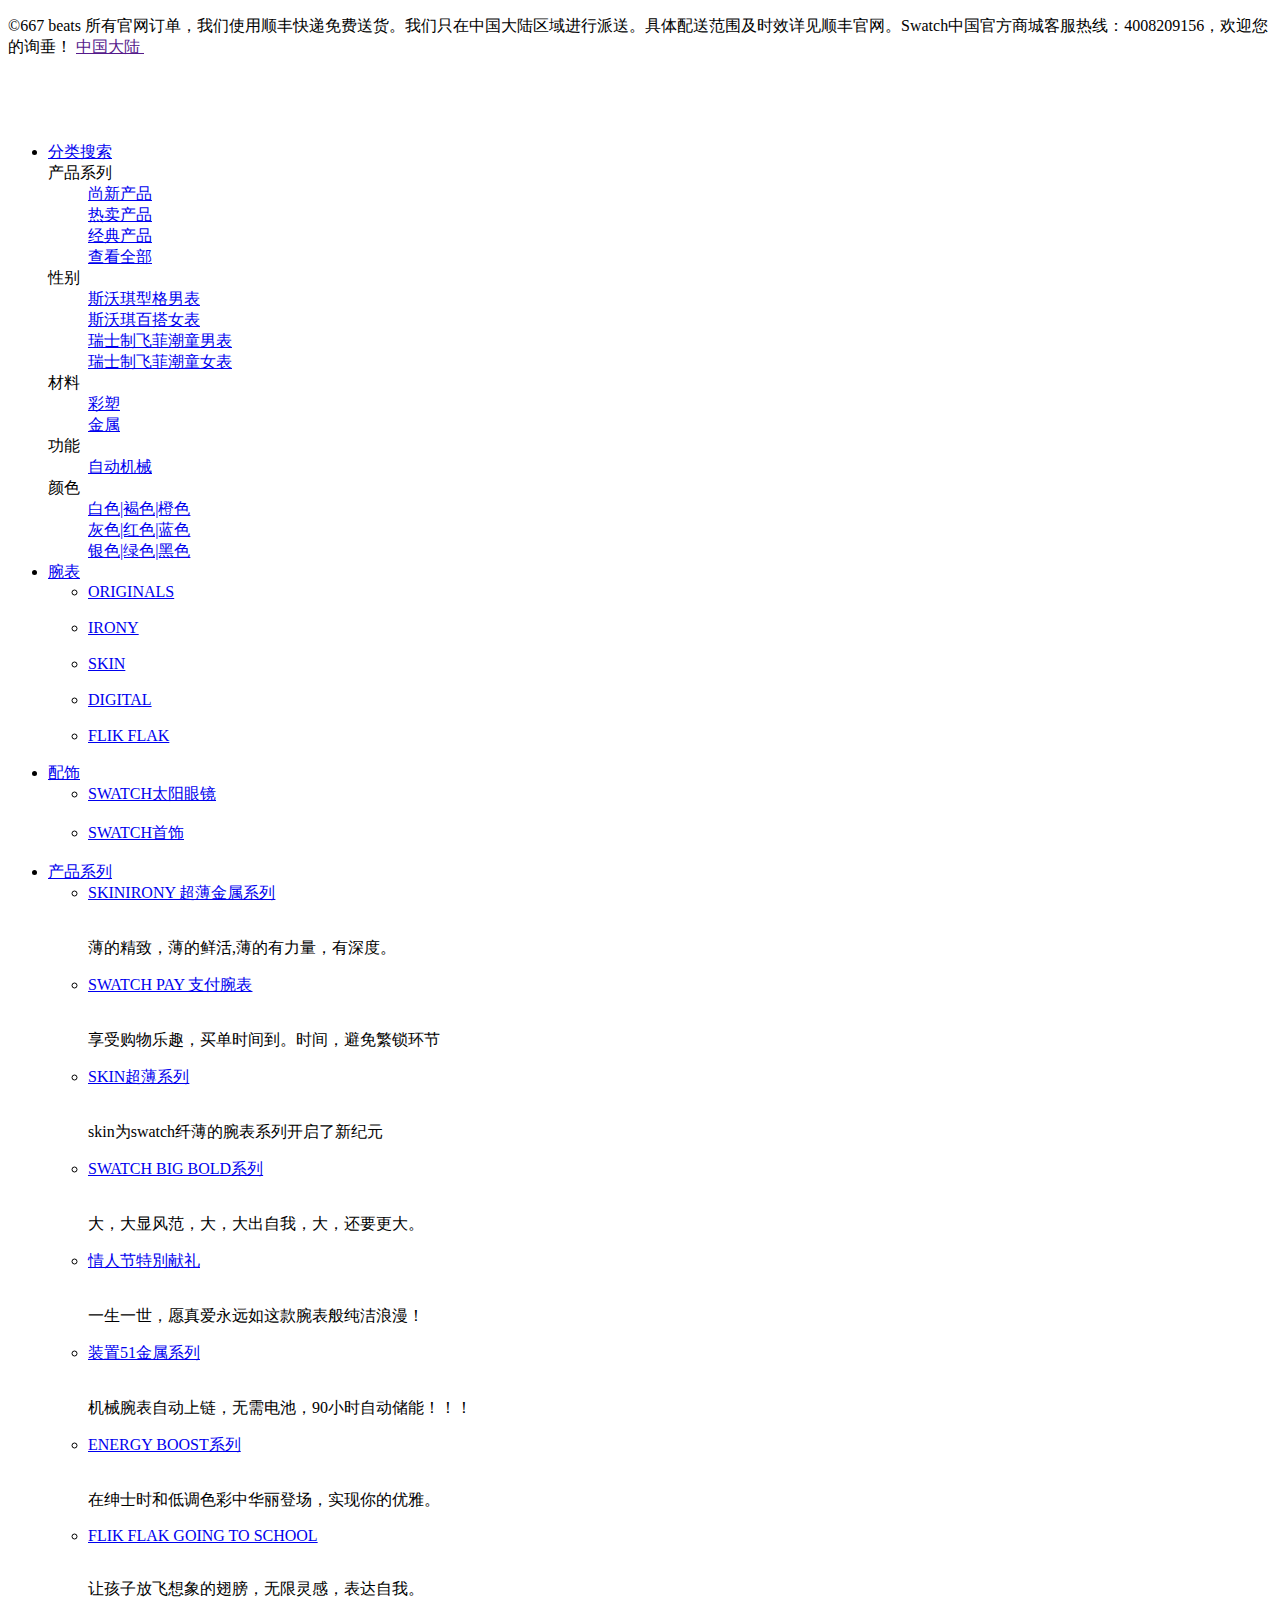
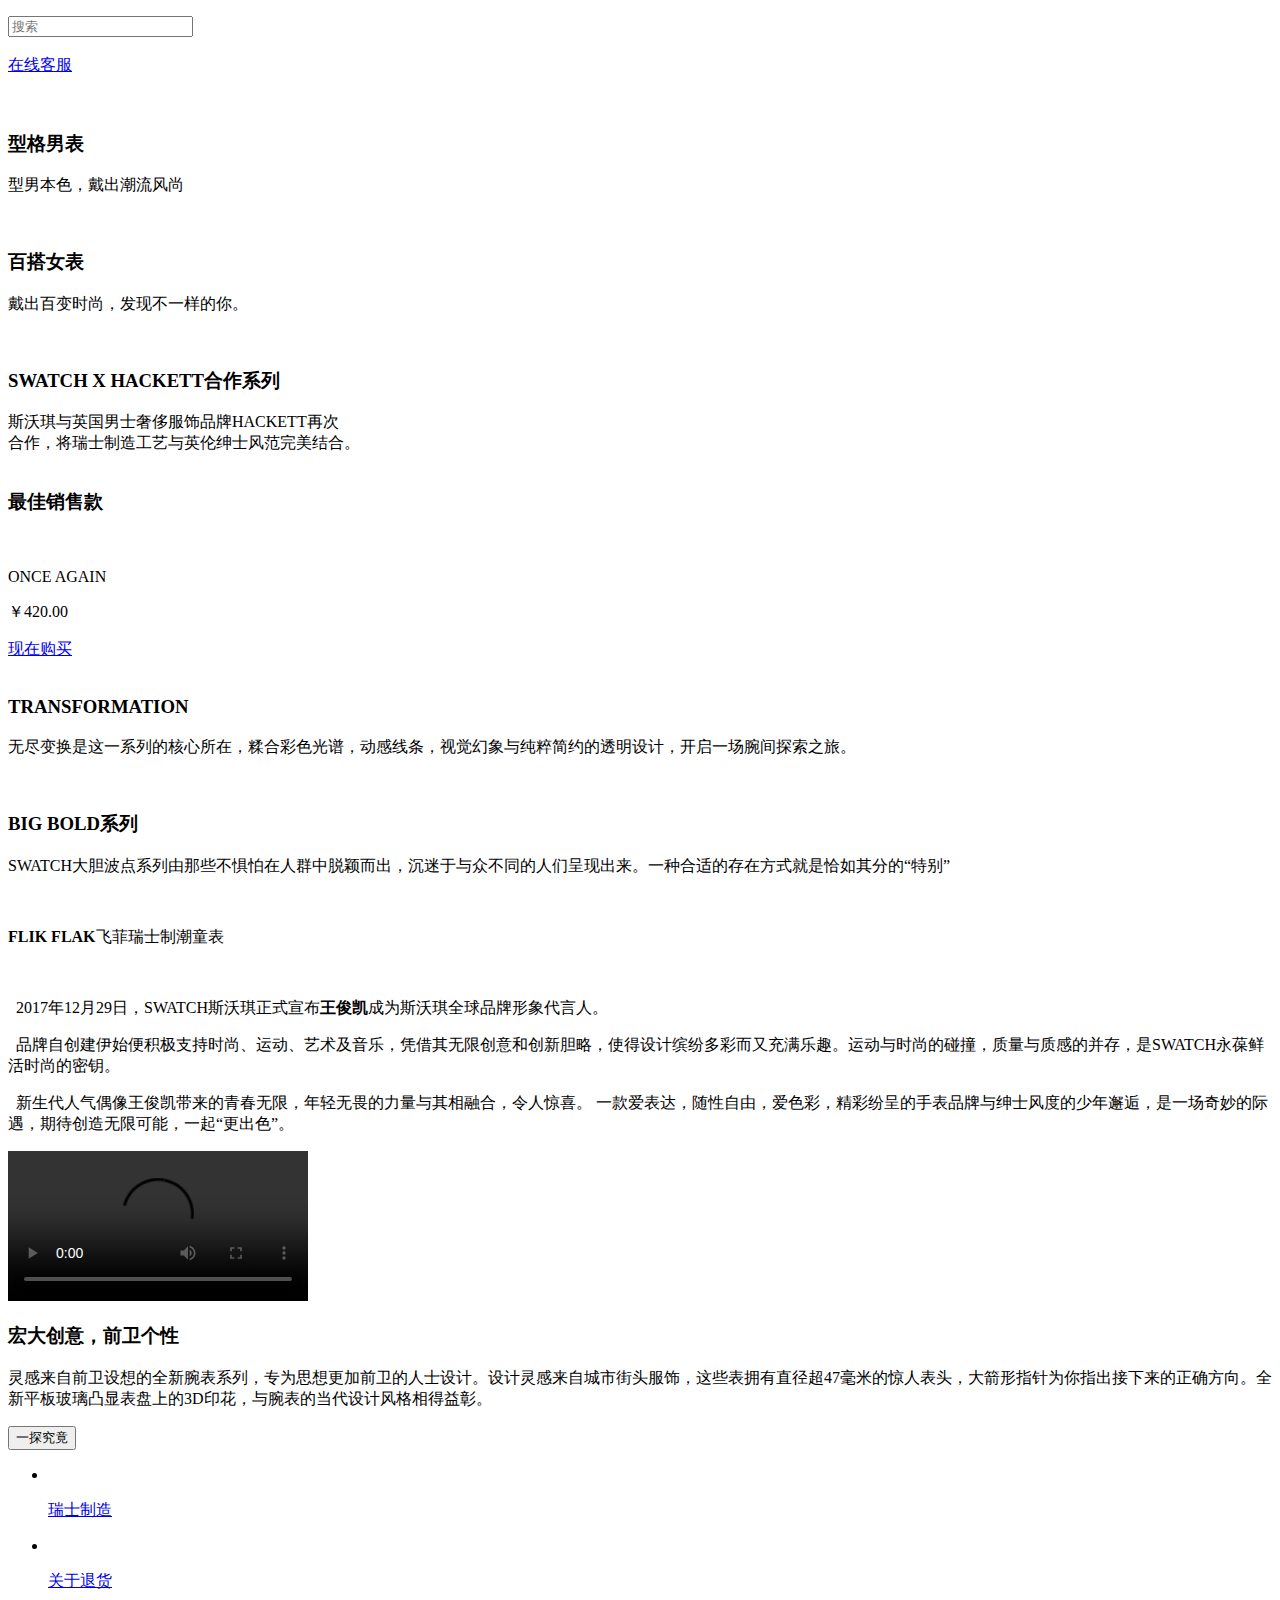
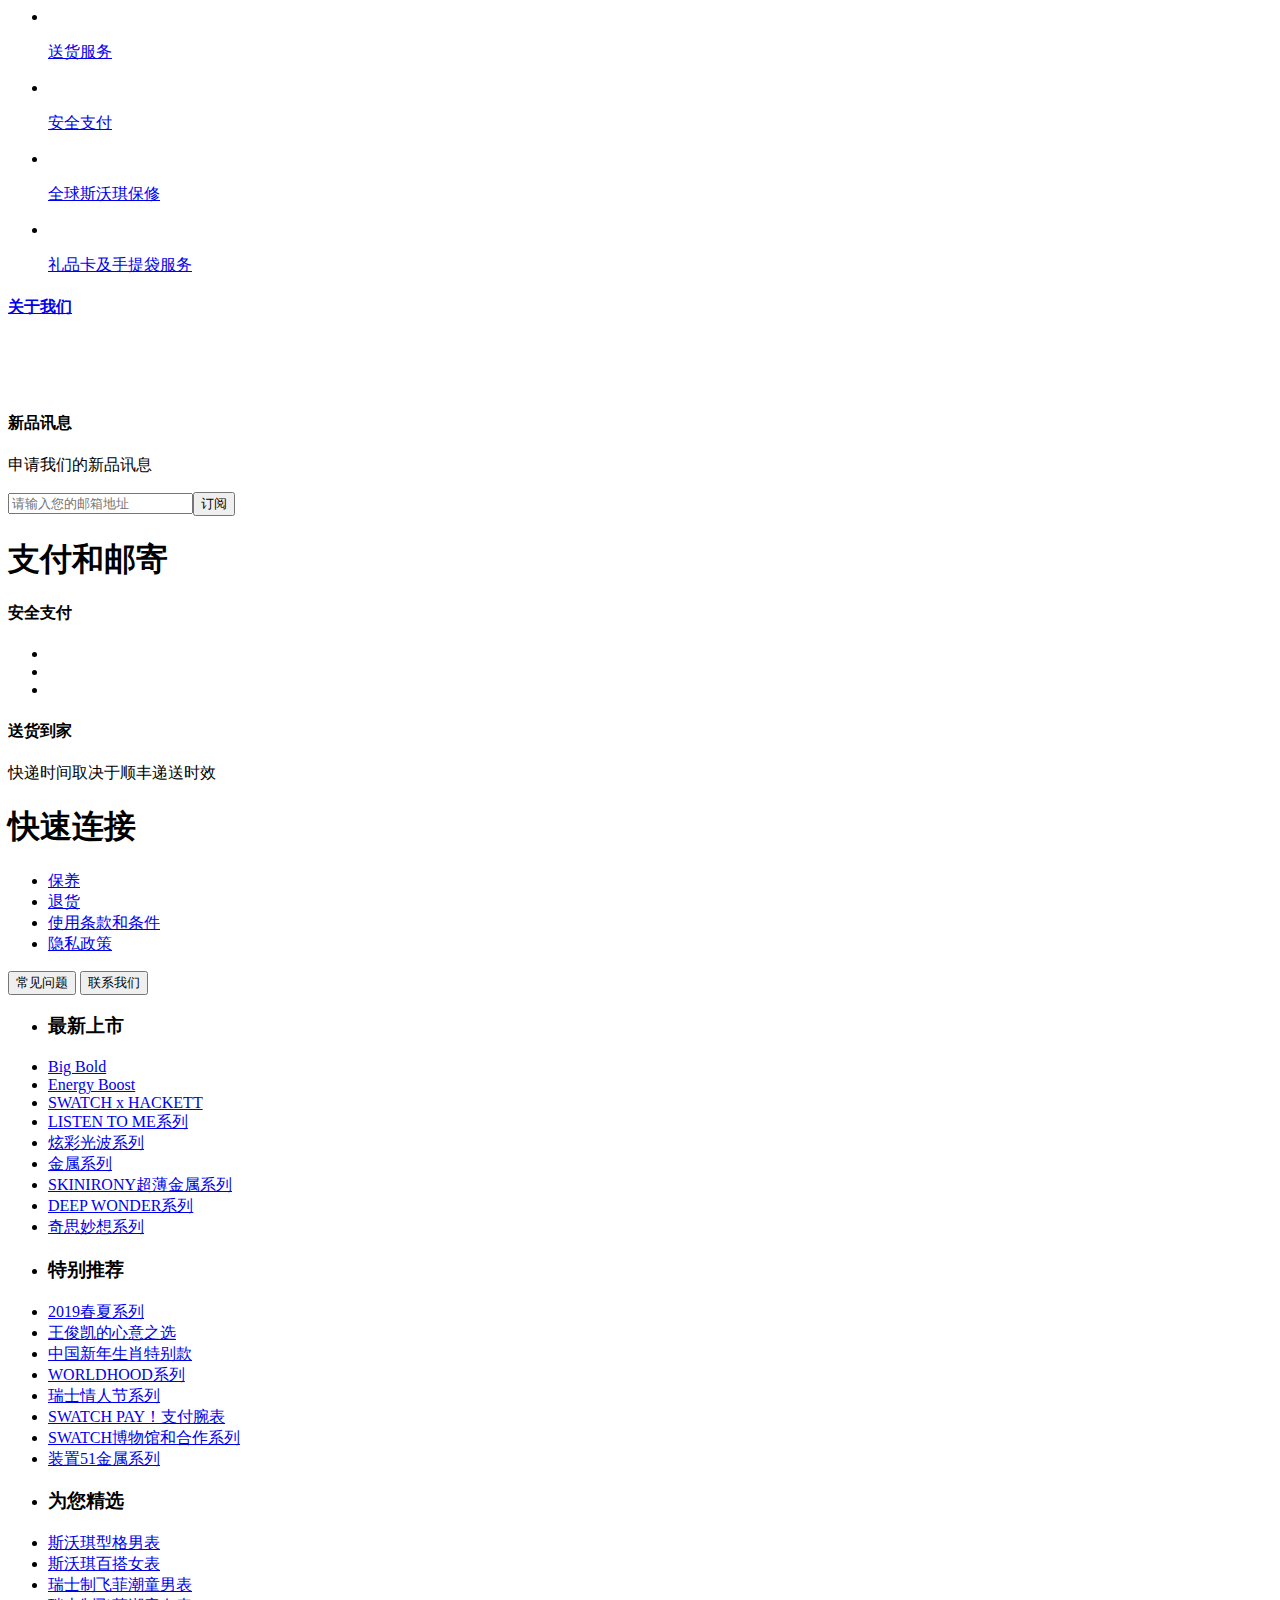
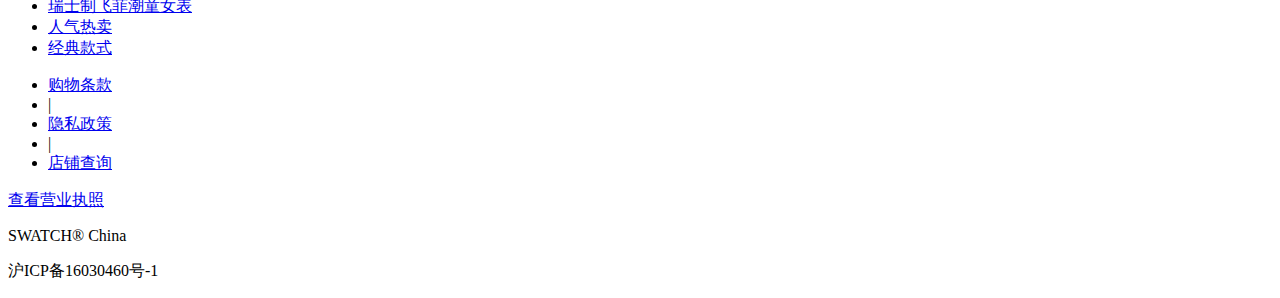
==== public/index.html @ 0fcfc708 "添加 HTML 文件" ====
<!DOCTYPE html>
<html lang="en">
<head>
	<meta charset="UTF-8">
	<title>Swatch®中国</title>
	<link rel="stylesheet" href="../css/style.css">
</head>
<body>
	<div class="head1">
		<p class="p1">
			<span>
				©667 beats 所有官网订单，我们使用顺丰快递免费送货。我们只在中国大陆区域进行派送。具体配送范围及时效详见顺丰官网。Swatch中国官方商城客服热线：4008209156，欢迎您的询垂！
			</span>
			<a href="">
				中国大陆
				<img src="" alt="">
			</a>
		</p>
		<p class="p2">
			<img src="" alt="">
			<img src="" alt="">
		</p>
	</div>
	<!-- 导航栏 -->
	<div class="nav">
		<p class="nav_image">
			<a href="index.html"><img src="../img/logo_1.png" alt=""></a>
		</p>
		<ul class="nav_list">
			<li id="li1">

				<a href="#" class="a1">
					分类搜索
				</a>
				<div class="d1">
					<dl class="dl1">
						<dt>产品系列</dt>
						<dd><a href="#">尚新产品</a></dd>
						<dd><a href="#">热卖产品</a></dd>
						<dd><a href="#">经典产品</a></dd>
						<dd><a href="#">查看全部</a></dd>
					</dl>
					<dl class="dl2">
						<dt>性别</dt>
						<dd><a href="#">斯沃琪型格男表</a></dd>
						<dd><a href="#">斯沃琪百搭女表</a></dd>
						<dd><a href="#">瑞士制飞菲潮童男表</a></dd>
						<dd><a href="#">瑞士制飞菲潮童女表</a></dd>
					</dl>
					<dl class="dl3">
						<dt>材料</dt>
						<dd><a href="#">彩塑</a></dd>
						<dd><a href="#">金属</a></dd>
					</dl>
					<dl class="dl4">
						<dt>功能</dt>
						<dd><a href="#">自动机械</a></dd>
					</dl>
					<dl class="dl5">
						<dt>颜色</dt>
						<dd><a href="#">白色|褐色|橙色</a></dd>
						<dd><a href="#">灰色|红色|蓝色</a></dd>
						<dd><a href="#">银色|绿色|黑色</a></dd>
					</dl>
				</div>
			</li>
			<li id="li2">
				<a href="#" class="a2">
					腕表
				</a>
				<div class="d2">
					<!-- 竖着排列文字 -->
					<ul class="font0">
						<li>
							<a href="#" class="a0">ORIGINALS</a>
							<div class="img1">
								<img src="../img/img3.jpg" alt="">
								<img src="../img/img7.jpg" alt="">
								<img src="../img/img8.jpg" alt="">
								<img src="../img/img12.jpg" alt="">
								<img src="../img/img13.jpg" alt="">
								<img src="../img/img6.jpg" alt="">
							</div>
						</li>
						<li>
							<a href="#">IRONY</a>
							<div class="img1">
								<img src="../img/img13.jpg" alt="">
								<img src="../img/img3.jpg" alt="">
								<img src="../img/img7.jpg" alt="">
								<img src="../img/img8.jpg" alt="">
								<img src="../img/img12.jpg" alt="">
								<img src="../img/img6.jpg" alt="">
							</div>
						</li>
						<li>
							<a href="#">SKIN</a>
							<div class="img1">
								<img src="../img/img13.jpg" alt="">
								<img src="../img/img6.jpg" alt="">
								<img src="../img/img3.jpg" alt="">
								<img src="../img/img7.jpg" alt="">
								<img src="../img/img8.jpg" alt="">
								<img src="../img/img12.jpg" alt="">
							</div>
						</li>
						<li>
							<a href="#">DIGITAL</a>
							<div class="img1">
								<img src="../img/img12.jpg" alt="">
								<img src="../img/img13.jpg" alt="">
								<img src="../img/img6.jpg" alt="">
								<img src="../img/img3.jpg" alt="">
								<img src="../img/img7.jpg" alt="">
								<img src="../img/img8.jpg" alt="">
							</div>
						</li>
						<li>
							<a href="#">FLIK FLAK</a>
							<div class="img1">
								<img src="../img/img8.jpg" alt="">
								<img src="../img/img12.jpg" alt="">
								<img src="../img/img13.jpg" alt="">
								<img src="../img/img6.jpg" alt="">
								<img src="../img/img3.jpg" alt="">
								<img src="../img/img7.jpg" alt="">
							</div>
						</li>
					</ul>
			<li id="li3">
				<a href="#" class="a3">
					配饰
				</a>
				<div class="d3">
				<!-- 竖着排列的文字 -->
					<ul>
						<li>
							<a href="#">SWATCH太阳眼镜</a>
							<div class="photo1">
								<img src="../img/The-Eyes_front_SS16_v01.jpg" alt="">
								<img src="../img/The-Eyes_set_SS16_v01.jpg" alt="">
							</div>
						</li>
						<li>
							<a href="#">SWATCH首饰</a>
							<div class="photo1">
								<img src="../img/jewels_BRACELETS.jpg" alt="">
								<img src="../img/jewels_EARRINGS_1.jpg" alt="">
								<img src="../img/jewels_NECKLACE.jpg" alt="">
								<img src="../img/jewels_RINGS.jpg" alt="">
							</div>
						</li>
					</ul>
				</div>
			</li>
			<li id="li4">
				<a href="#" class="a4">
					产品系列
				</a>
				<div class="d4">
					<ul>
						<li>
							<a href="#" class="a0">SKINIRONY 超薄金属系列</a>
							<div class="img1">
								<img src="../img/img4.jpg" alt="">
								<p>薄的精致，薄的鲜活,薄的有力量，有深度。</p>
							</div>
						</li>
						<li>
							<a href="#">SWATCH PAY 支付腕表</a>
							<div class="img1">
								<img src="../img/img11.jpg" alt="">
								<p>享受购物乐趣，买单时间到。时间，避免繁锁环节</p>
							</div>
						</li>
						<li>
							<a href="#">SKIN超薄系列</a>
							<div class="img1">
								<img src="../img/img10.jpg" alt="">
								<p>skin为swatch纤薄的腕表系列开启了新纪元</p>
							</div>
						</li>
						<li>
							<a href="#">SWATCH BIG BOLD系列</a>
							<div class="img1">
								<img src="../img/img6.jpg" alt="">
								<p>大，大显风范，大，大出自我，大，还要更大。</p>
							</div>
						</li>
						<li>
							<a href="#">情人节特別献礼</a>
							<div class="img1">
								<img src="../img/img12.jpg" alt="">
								<p>一生一世，愿真爱永远如这款腕表般纯洁浪漫！</p>
							</div>
						</li>
						<li>
							<a href="#">装置51金属系列</a>
							<div class="img1">
								<img src="../img/img13.jpg" alt="">
								<p>机械腕表自动上链，无需电池，90小时自动储能！！！</p>
							</div>
						</li>
						<li>
							<a href="#">ENERGY BOOST系列</a>
							<div class="img1">
								<img src="../img/img8.jpg" alt="">
								<p>在绅士时和低调色彩中华丽登场，实现你的优雅。</p>
							</div>
						</li>
						<li>
							<a href="#">FLIK FLAK GOING TO SCHOOL</a>
							<div class="img1">
								<img src="../img/img09.jpg" alt="">
								<p>让孩子放飞想象的翅膀，无限灵感，表达自我。</p>
							</div>
						</li>
					</ul>
				</div>
			</li>
		</ul>
		<input type="text" id="in1" placeholder="搜索" class="nav_why">
		<div class="soso"><a href="product_nan.html"><img src="../img/搜索_line.png" alt=""></a></div>
		<div class="nav_po">
			<a href="message.html"><img src="../img/留言聊天.png" alt="" class="g1"></a><span><a href="message.html">在线客服</a></span>
			<a href="login.html"><img src="../img/用户.png" alt="" class="g2"></a>
			<a href="shoping.html"><img src="../img/购物车 (1).png" alt="" class="g3"></a>
		</div>
	</div>

	<!-- 轮播图 -->
	<div class="nav_img">
		<img src="../img/11.jpg" alt="" class="img1">
		<img src="../img/12.jpg" alt="" class="img2">	
		<img src="../img/13.jpg" alt="" class="img3">
		<img src="../img/14.jpg" alt="" class="img4">
		<img src="../img/15.jpg" alt="" class="img5">	
	</div>
	<table></table>
	<!--分类-->
	<div class="ree">
		<div class="ree_1">
			<a href="product_nan.html"><img src="../img/101.jpg" alt=""></a>
			<div class="ree_1_1">
				<h3>型格男表</h3>
				<p>型男本色，戴出潮流风尚</p>
			</div>
		</div>
		<div class="ree_2">
			<a href="product_nv.html"><img src="../img/102.jpg" alt=""></a>
			<div class="ree_2_1">
				<h3>百搭女表</h3>
				<p>戴出百变时尚，发现不一样的你。</p>
			</div>
		</div>
		<div class="ree_3">
			<a href="product_nan.html"><img src="../img/105.jpg" alt=""></a>
			<div class="ree_3_1">
				<h3>SWATCH X HACKETT合作系列</h3>
			<p>斯沃琪与英国男士奢侈服饰品牌HACKETT再次<br>合作，将瑞士制造工艺与英伦绅士风范完美结合。</p>
			</div>
		</div>
	</div>
		<table></table>
	<div class="rtt">
		<div class="rtt_1">
			<h3>最佳销售款</h3>
			<img src="../img/107.jpg" alt="">
			<div class="rtt_11">
				<p class="pt">ONCE AGAIN</p>
				<p class="pm">￥420.00</p>
				<a href="shoping.html">现在购买</a>
				<img src="" alt="">
			</div>
			
		</div>
		<div class="rtt_2">
			<a href="product_nv.html"><img src="../img/104.jpg" alt=""></a>
			<div class="font1">
				<h3>TRANSFORMATION</h3>
				<p>无尽变换是这一系列的核心所在，糅合彩色光谱，动感线条，视觉幻象与纯粹简约的透明设计，开启一场腕间探索之旅。</p>
			</div>
			
		</div>
		<div class="rtt_3">
			<a href="product_nan.html"><img src="../img/103.jpg" alt=""></a>
				<div class="font2">
					<h3>BIG BOLD系列</h3>
					<p>SWATCH大胆波点系列由那些不惧怕在人群中脱颖而出，沉迷于与众不同的人们呈现出来。一种合适的存在方式就是恰如其分的“特别”</p>
				</div>
				
		</div>
		<div class="rtt_4">
			<a href="product_nv.html"><img src="../img/106.jpg" alt=""></a>
			<p><b>FLIK FLAK</b>飞菲瑞士制潮童表</p>
		</div>
		<div class="rtt_5">
			<img src="../img/999.jpg" alt="">	
		</div>
		<div class="rtt_6">
			<p>&nbsp;&nbsp;2017年12月29日，SWATCH斯沃琪正式宣布<b>王俊凯</b>成为斯沃琪全球品牌形象代言人。</p>
				<p>&nbsp;&nbsp;品牌自创建伊始便积极支持时尚、运动、艺术及音乐，凭借其无限创意和创新胆略，使得设计缤纷多彩而又充满乐趣。运动与时尚的碰撞，质量与质感的并存，是SWATCH永葆鲜活时尚的密钥。</p>
				<p>&nbsp;&nbsp;新生代人气偶像王俊凯带来的青春无限，年轻无畏的力量与其相融合，令人惊喜。
				一款爱表达，随性自由，爱色彩，精彩纷呈的手表品牌与绅士风度的少年邂逅，是一场奇妙的际遇，期待创造无限可能，一起“更出色”。</p>

		</div>
	</div>
	<!-- 视频了解 -->
	<div class="video">
		<video src="../img/11110.mp4" controls></video>
		<div class="video_show">
			<h3>宏大创意，前卫个性</h3>
			<p>灵感来自前卫设想的全新腕表系列，专为思想更加前卫的人士设计。设计灵感来自城市街头服饰，这些表拥有直径超47毫米的惊人表头，大箭形指针为你指出接下来的正确方向。全新平板玻璃凸显表盘上的3D印花，与腕表的当代设计风格相得益彰。</p>
		</div>
			<button>一探究竟</button>
	</div>
	<!-- 商品服务 -->
	<div class="gofive">
		<ul>
			<li>
				<a href="#"><img src="../img/201.png" alt=""></a>
				<p><a href="#">瑞士制造</a></p>
			</li>
			<li>
			<a href="#"><img src="../img/202.png" alt=""></a>
			<p><a href="#">关于退货</a></p></li>
			<li>
			<a href="#"><img src="../img/203.png" alt=""></a>
			<p><a href="#">送货服务</a></p></li>
			<li>
			<a href="#"><img src="../img/204.png" alt=""></a>
			<p><a href="#">安全支付</a></p></li>
			<li>
			<a href="#"><img src="../img/205.png" alt=""></a>
			<p><a href="#">全球斯沃琪保修</a></p></li>
			<li>
			<a href="#"><img src="../img/206.png" alt=""></a>
			<p><a href="#">礼品卡及手提袋服务</a></p></li>
		</ul>
	</div>
	<!-- 关于斯沃琪 -->
	<div class="gy">
		<div class="gy_my">
			<h4><a href="#">关于我们</a></h4>
			<p class="plx"><img src="../img/微博.png" alt="" class="wx">
				<img src="../img/微信.png" alt="" class="wb">
				</p>
			<p class="pewm"><img src="../img/ewn1.png" alt=""></p>
		</div>
		<div class="gy_new">
			<h4>新品讯息</h4>
			<p>申请我们的新品讯息</p>
			<input type="email" class="" placeholder="请输入您的邮箱地址"><button>订阅</button>
		</div>
		<div class="gy_money">
			<div class="content">
				<h1>支付和邮寄</h1>
				<h4>安全支付</h4>
				<ul class="ht">
					<li><a href="#">
						<img src="../img/支付宝支付.png" alt="">
					</a></li>
					<li><a href="#">
						<img src="../img/支付1.png" alt="">
					</a></li>
					<li><a href="#">
						<img src="../img/银联支付.png" alt="" class="img3">
					</a></li>
				</ul>
				<h4 class="nofu">送货到家</h4>
				<p>快递时间取决于顺丰递送时效</p>
				<h1>快速连接</h1>
				<ul class="th">
					<li>
						<a href="#">保养</a>
					</li>
					<li>
						<a href="#">退货</a>
					</li>
					<li>
						<a href="#">使用条款和条件</a>
					</li>
					<li>
						<a href="#">隐私政策</a>
					</li>
				</ul>
				<div class="btn">
					<button class="btn-1">常见问题</button>
					<button class="btn-2">联系我们</button>
				</div>
			</div>
		</div>
		<div class="gy_list">
			
			<ul>
				<li><h3>最新上市</h3></li>
				<li><a href="#">Big Bold</a></li>
				<li><a href="#">Energy Boost</a></li>
				<li><a href="#">SWATCH x HACKETT</a></li>
				<li><a href="#">LISTEN TO ME系列</a></li>
				<li><a href="#">炫彩光波系列</a></li>
				<li><a href="#">金属系列</a></li>
				<li><a href="#">SKINIRONY超薄金属系列</a></li>
				<li><a href="#">DEEP WONDER系列</a></li>
				<li><a href="#">奇思妙想系列</a></li>
			</ul>
		
			<ul>
				<li><h3>特别推荐</h3></li>
				<li><a href="#">2019春夏系列</a></li>
				<li><a href="#">王俊凯的心意之选</a></li>
				<li><a href="#">中国新年生肖特别款</a></li>
				<li><a href="#">WORLDHOOD系列</a></li>
				<li><a href="#">瑞士情人节系列</a></li>
				<li><a href="#">SWATCH PAY！支付腕表</a></li>
				<li><a href="#">SWATCH博物馆和合作系列</a></li>
				<li><a href="#">装置51金属系列</a></li>
			</ul>
			
			<ul>
				<li><h3>为您精选</h3></li>
				<li><a href="#">斯沃琪型格男表</a></li>
				<li><a href="#">斯沃琪百搭女表</a></li>
				<li><a href="#">瑞士制飞菲潮童男表</a></li>
				<li><a href="#">瑞士制飞菲潮童女表</a></li>
				<li><a href="#">人气热卖</a></li>
				<li><a href="#">经典款式</a></li>
			</ul>
		</div>
	</div>
	<!-- 页脚部分 -->
	<div class="footer">
		<ul>
			<li><a href="#">购物条款</a></li>
			<li>|</li>
			<li><a href="#">隐私政策</a></li>
			<li>|</li>
			<li><a href="#">店铺查询</a></li>
		</ul>
		<p class="p1"><a href="#">查看营业执照</a></p>
		<p class="p2">SWATCH® China</p>
		<p class="p3">沪ICP备16030460号-1</p>
	</div>
</body>
</html>
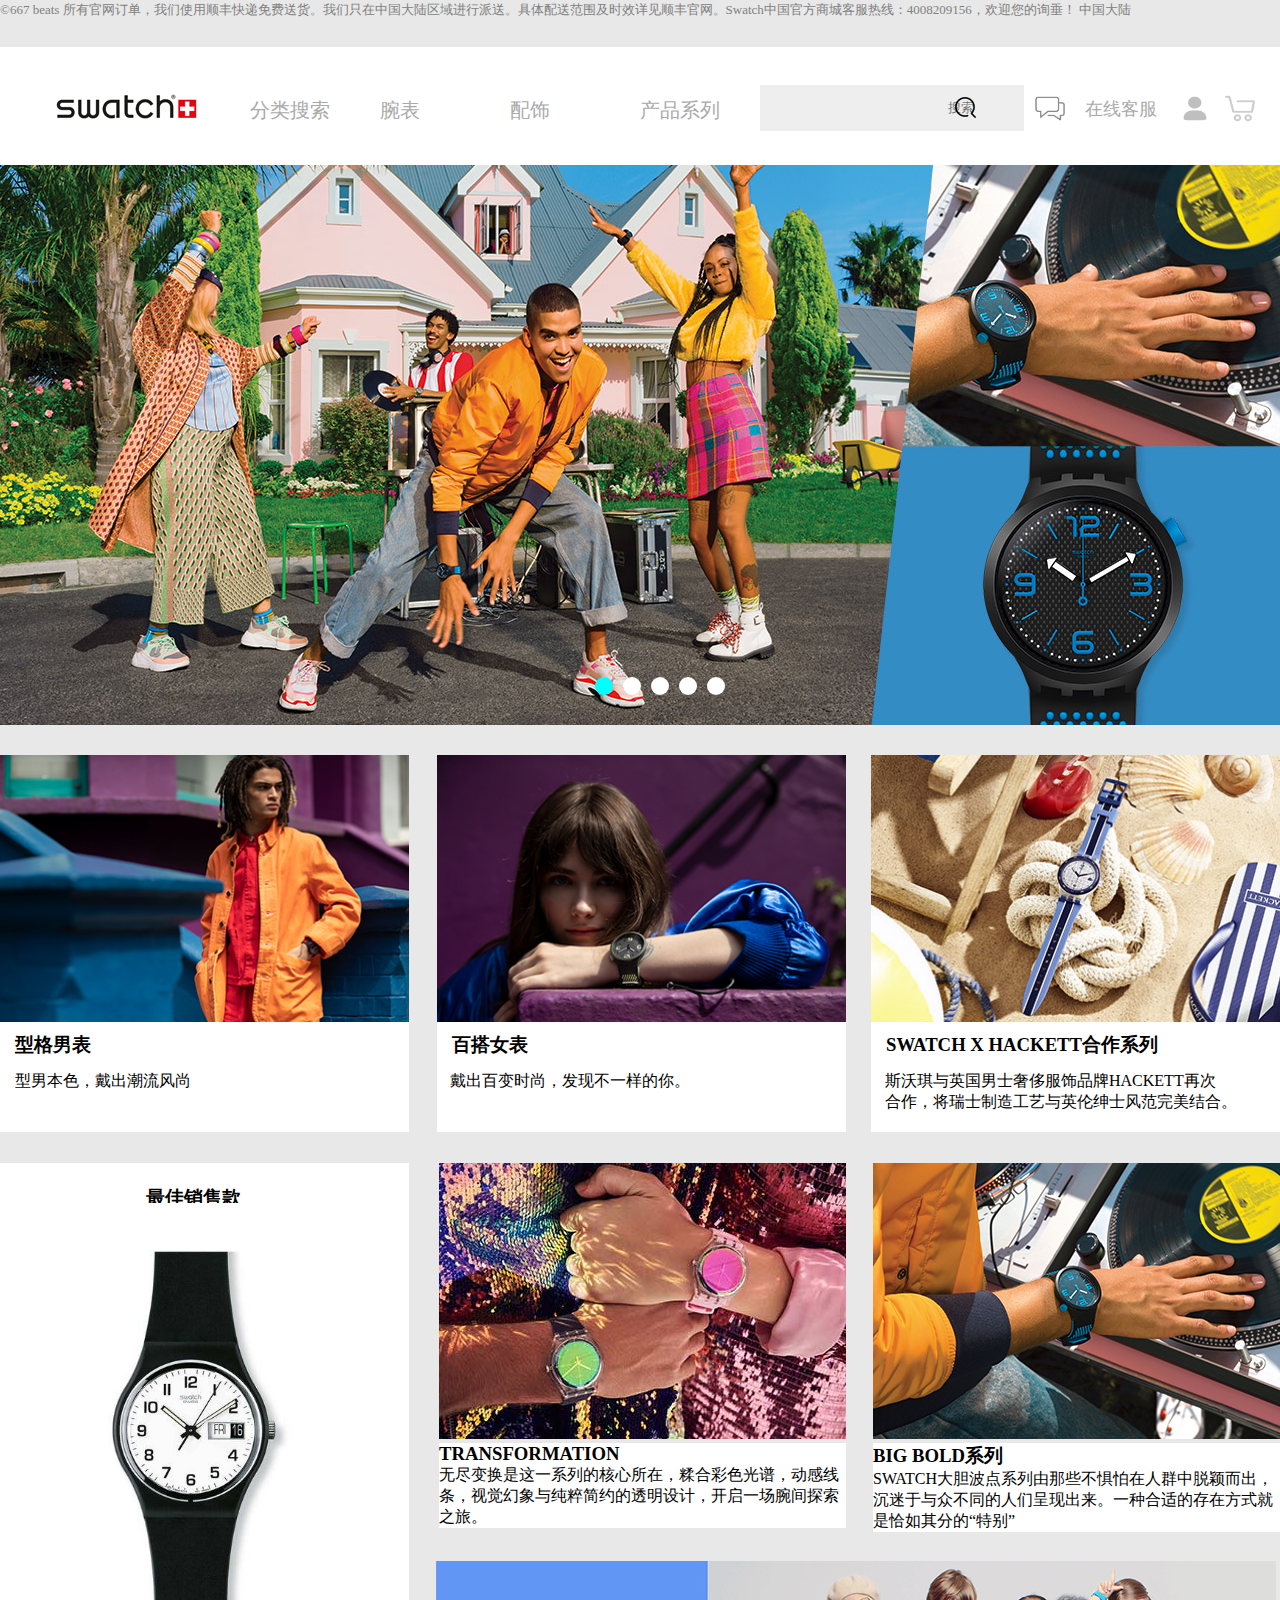
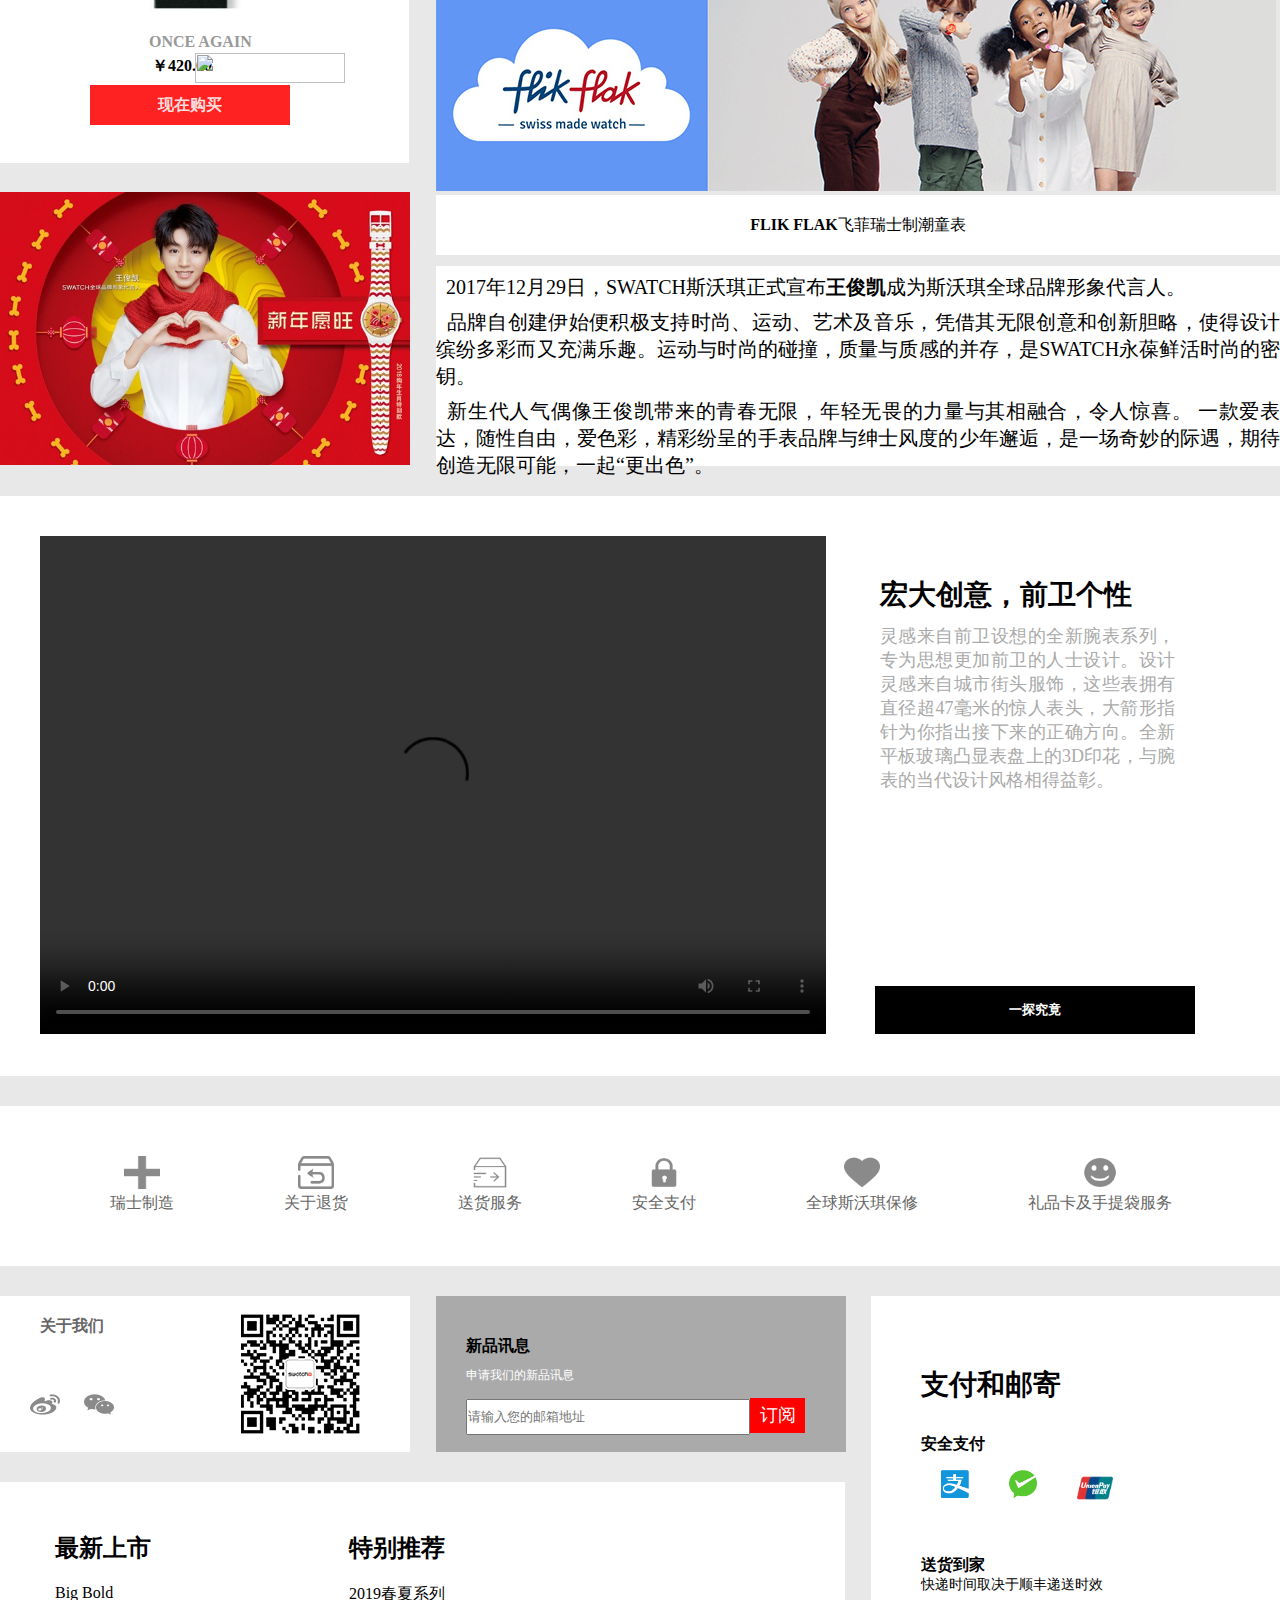
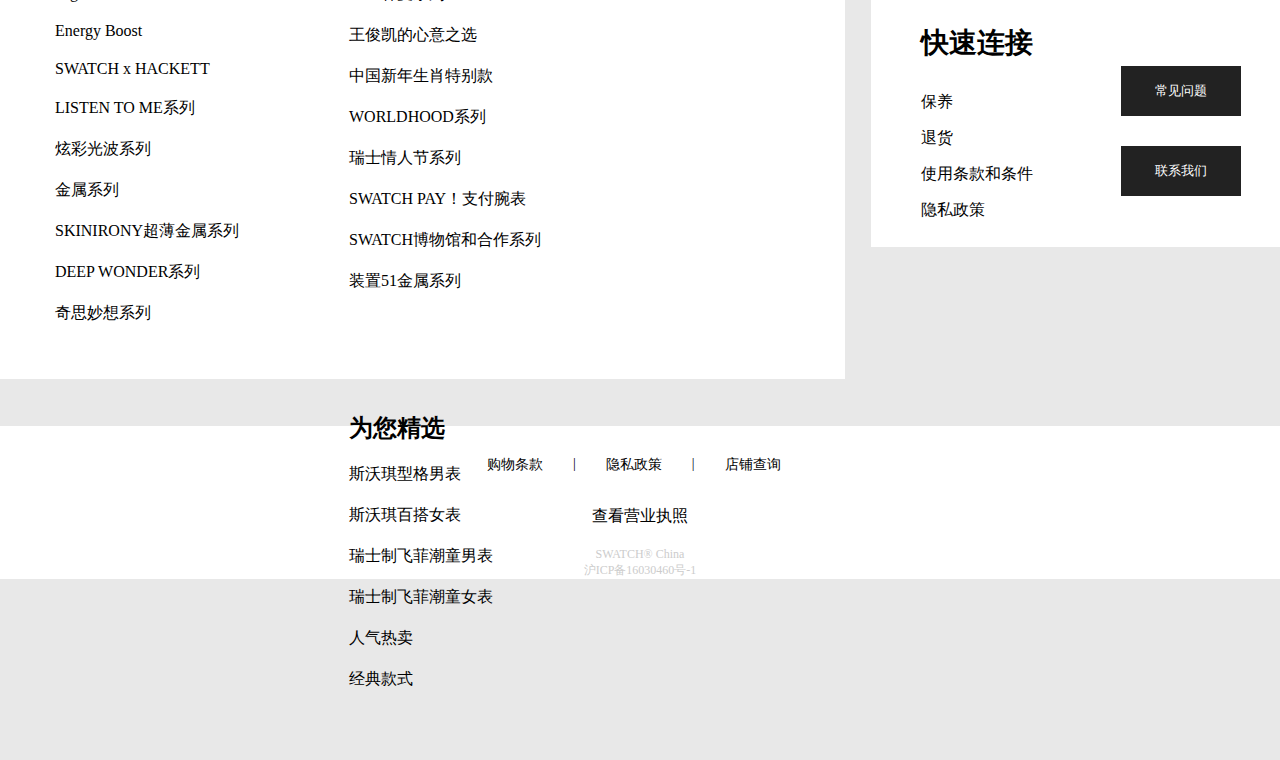
==== commit 289084c7: "update html" ====
--- a/public/index.html
+++ b/public/index.html
@@ -229,12 +229,42 @@
 	</div>
 
 	<!-- 轮播图 -->
-	<div class="nav_img">
-		<img src="../img/11.jpg" alt="" class="img1">
-		<img src="../img/12.jpg" alt="" class="img2">	
-		<img src="../img/13.jpg" alt="" class="img3">
-		<img src="../img/14.jpg" alt="" class="img4">
-		<img src="../img/15.jpg" alt="" class="img5">	
+	<div id="main">
+		<div id="banner">
+			<!-- 左侧按钮 -->
+			<div id="btn-left"></div>
+			<!-- 轮播图片 -->
+			<ul id="ul-imgs" class="transition" style="width:7680px; margin-left:0px;">
+				<li><a href="javascript:;">
+					<img src="../img/11.jpg" alt="">
+				</a></li>
+				<li><a href="javascript:;">
+					<img src="../img/12.jpg" alt="">
+				</a></li>
+				<li><a href="javascript:;">
+					<img src="../img/13.jpg" alt="">
+				</a></li>
+				<li><a href="javascript:;">
+					<img src="../img/14.jpg" alt="">
+				</a></li>
+				<li><a href="javascript:;">
+					<img src="../img/15.jpg" alt="">
+				</a></li>
+				<li><a href="javascript:;">
+					<img src="../img/11.jpg" alt="">	
+				</a></li>
+			</ul>
+			<!-- 小圆点 -->
+			<ul id="ul-idxs">
+				<li class="active"></li>
+				<li></li>
+				<li></li>
+				<li></li>
+				<li></li>
+			</ul>
+			<!-- 右侧按钮 -->
+			<div id="btn-right"></div>
+		</div>
 	</div>
 	<table></table>
 	<!--分类-->
@@ -441,5 +471,7 @@
 		<p class="p2">SWATCH® China</p>
 		<p class="p3">沪ICP备16030460号-1</p>
 	</div>
+
+	<script src="../js/index.js"></script>
 </body>
 </html>--- a/css/style.css
+++ b/css/style.css
@@ -0,0 +1,837 @@
+		*{
+			padding: 0;
+			margin: 0;
+			font-family:"宋体","simhei","微软雅黑";
+		}
+		body{
+			background:#e8e8e8;
+		}
+		ul{
+			list-style-type: none;
+			}
+		a{
+			text-decoration: none;
+			}
+		.head1{
+			width: 1280px;
+			height:46.8px;
+			color:gray;
+			margin:0 auto;
+		}
+		.head1 .p1{
+			margin-top: 0;
+		}
+		.head1 .p1 span{
+			font-size: 13px;
+			text-align: center;
+		}
+		.head1 .p1 a{
+			font-size: 13px;
+			text-align: right;
+			color: gray;
+		}
+		.nav{
+			width:1280px;
+			height:118px;
+			background-color:#fff;
+			margin:auto;
+			position:relative;
+		}
+		.nav .nav_image{
+			position:absolute;
+			top:42px;
+			left:50px;
+		}
+		.nav .nav_list{
+			position:absolute;
+			top:50px;
+			left:200px;
+			background:#fff;
+		}
+		.nav .nav_list{
+	position:absolute;
+	top:50px;
+	left:200px;
+	background:#fff;
+	white-space: nowrap; 
+}
+.nav .nav_list li{
+	float: left;
+	margin-left:50px;
+	font-size:20px;
+}
+.nav .nav_list li a{
+	float:left;
+	width:80px;
+	height:68px;
+	background:#fff;
+	color:#aaa;
+}
+.nav .nav_list #li1:hover .d1{
+	display: block;
+}
+.nav .nav_list li .d1{
+	width:1280px;
+	height:350px;
+	margin-top:68px;
+	margin-left: -250px;
+	background-color: #fff;
+	clear:both;
+	display:none;
+	position: absolute;
+}
+#li1{
+	position:relative;
+}
+.nav .nav_list li .d1 dl{
+	float: left;
+	margin-left:170px;
+}
+.nav .nav_list li .d1 .dl1{
+	margin-left: 70px;
+}
+.nav .nav_list li .d1 dt{
+	padding-top: 25px;
+	margin-bottom: 20px;
+}
+.nav .nav_list li .d2 .font0 li a:hover{
+	color:#f00;
+}
+.nav .nav_list li .d1 dd a:hover{
+	color:#f00;
+}
+.nav .nav_list li .d2{
+	width:1280px;
+	height:360px;
+	margin-top:68px;
+	margin-left: -380px;
+	background-color: #fff;
+	display:none;
+	position: absolute;
+}
+#li2{
+	position:relative;
+}
+.nav .nav_list #li2:hover .d2{
+	display: block;
+}
+.nav .nav_list li .d3{
+	width:1280px;
+	height:180px;
+	margin-top:68px;
+	margin-left: -510px;
+	background-color: #fff;
+	display:none;
+	position: absolute;
+}
+#li3{
+	position:relative;
+}
+.nav .nav_list #li3:hover .d3{
+	display: block;
+}
+.nav .nav_list li .d4{
+	width:1280px;
+	height:570px;
+	margin-top:68px;
+	margin-left: -640px;
+	background-color: #fff;
+	display:none;
+	position: absolute;
+}
+.nav .nav_list #li4:hover .d4{
+	display: block;
+}
+#li4{
+	position:relative;
+}
+#li2 .d2 .font0 .a0{
+	padding-top: 20px;
+}
+#li2 .d2 .font0 li{
+	clear: both;
+}
+#li2 .d2 .font0 li .img1 img{
+	width: 150px;
+	float: left;
+	display: none;
+}
+#li2 .d2 .font0 li a:hover~.img1 img{
+	display: block;
+}
+#li3 .d3 ul li a{
+	padding-top: 20px;
+}
+#li3 .d3 ul li{
+	clear: both;
+}
+#li3 .d3 ul li .photo1 img{
+	width:100px;
+	margin-left: 30px;
+}
+#li3 .d3 ul li .photo1{
+	position: absolute;
+	top:-20px;
+	left: 240px;
+	display: none;
+}
+#li3 .d3 ul li a:hover{
+	color:#f00;
+}
+#li3 .d3 ul li a:hover~.photo1{
+	display: block;
+}
+#li4 .d4 ul li .a0{
+	padding-top: 20px;
+}
+#li4 .d4 ul li{
+	clear: both;
+}
+#li4 .d4 ul li .img1 img{
+	width:380px;
+	height: 380px;
+}
+#li4 .d4 ul li .img1{
+	position: absolute;
+	top:50px;
+	left: 550px;
+	display: none;
+}
+#li4 .d4 ul li a:hover{
+	color:#f00;
+}
+#li4 .d4 ul li a:hover~.img1{
+	display: block;
+}
+
+		.nav .nav_why{
+			position:absolute;
+			top:38px;
+			left:760px;
+			padding:15px 50px;
+			text-align:right;
+			background-color: #eee;
+			border:none;
+			outline: none;
+		}
+		.nav .nav_why:active{
+			background-color: #d00;
+		}
+		.nav form button img{
+			width:18px;
+			height:18px;
+		}
+		.nav form button{
+			position: absolute;
+			top:52px;
+			left:970px;
+			border:none;
+			background-color: #e8e8e8;
+			outline: none;
+			cursor: pointer;
+		}		
+		.nav .soso img{
+			width:25px;
+			height:25px;
+		}
+		.nav .soso{
+			position: absolute;
+			top:48px;
+			left: 953px;
+		}
+		.nav .nav_po .g1{
+			width:30px;
+			height:27px;
+			background:#fff;
+			position:absolute;
+			top:48px;
+			left:1035px;
+		}
+		.nav .nav_po .g2{
+			width:30px;
+			height:27px;
+			background:#fff;
+			position:absolute;
+			top:48px;
+			left:1180px;
+		}
+		.nav .nav_po .g3{
+			width:30px;
+			height:27px;
+			background:#fff;
+			position:absolute;
+			top:48px;
+			left:1225px;
+		}
+		.nav .nav_po span{
+			background:#fff;
+			font-size:18px;
+			position: absolute;
+			top:50px;
+			left:1085px;
+		}
+		.nav .nav_po span a{
+			color:#aaa;			
+		}		
+		/* 轮播样式 */
+		#main{
+			width:1280px;
+			height:560px;
+			margin:0 auto;
+		}		
+		#banner{
+			width:1280px;
+			height:560px;
+			overflow:hidden;
+			position: relative;
+		}
+		#ul-imgs.transition{
+			transition:all .5s linear;
+		}
+		#ul-imgs>li{
+			width:1280px;
+			float: left;
+		}
+		#ul-imgs img{
+			width:1280px;
+			height:560px;
+		}
+		#ul-idxs{
+			width:150px;
+			margin:0 auto;
+			position: absolute;
+			bottom:30px;
+			left: 50%;
+			margin-left: -50px;
+		}
+		#ul-idxs>li{
+			float: left;
+			width:18px;
+			height:18px;
+			background-color:#fff;
+			border-radius:50%;
+			margin:0 5px;
+			cursor: pointer;
+		}
+		#ul-idxs>li.active{
+			background-color:#0ff;
+		}
+		#btn-left,#btn-right{
+			width:60px;
+			height:100%;
+			position: absolute;
+			top:0;
+			background-repeat: no-repeat;
+			background-position: center;
+			cursor: pointer;
+		}
+		#btn-left{
+			left:20px;
+			background-image: url(../img/left_ar.png);
+		}
+		#btn-right{
+			right:20px;
+			background-image:url(../img/right_ar.png);
+		}
+		#btn-left:hover,#btn-right:hover{
+			background-size: 40px 70px;
+		}
+		.ree{
+			width:1280px;
+			height:388px;
+			margin:30px auto;
+			position:relative;
+		}
+		.ree .ree_1{
+			width:439px;
+			height:388px;
+			position:absolute;
+			top:0px;
+			left:0px;
+		}
+		.ree .ree_2{
+			width:439px;
+			height:388px;
+			position:absolute;
+			top:0px;
+			left:437px;
+		}
+		.ree .ree_3{
+			width:439px;
+			height:388px;
+			position:absolute;
+			top:0px;
+			left:871px;
+		}
+		.ree img{
+			width:409px;
+			height:278px;
+		}
+		.ree_1_1{
+			width:409px;
+			height:110px;
+			background:#fff;
+			position:absolute;
+			top:267px;
+			left:0px;
+		}
+		.ree .ree_1 .ree_1_1:hover{
+			border-bottom: 2px solid #f00;
+			color: #f00;
+		}
+		.ree .ree_1_1 p{
+			background:#fff;
+			padding:10px 0px 3px 15px;
+		}
+		.ree .ree_1_1 h3{
+			background:#fff;
+			padding:10px 0px 3px 15px;
+		}
+		.ree_2_1{
+			width:409px;
+			height:110px;
+			background:#fff;
+			position:absolute;
+			top:267px;
+			left:0px;
+		}
+		.ree .ree_2_1 p{
+			background:#fff;
+			margin:10px 0px 0px 13px;
+		}
+		.ree .ree_2_1 h3{
+			background:#fff;
+			padding:10px 0px 3px 15px;
+		}
+		.ree .ree_2 .ree_2_1:hover{
+			border-bottom: 2px solid #f00;
+			color: #f00;
+		}
+		.ree_3_1{
+			width:409px;
+			height:110px;
+			background:#fff;
+			position:absolute;
+			top:267px;
+			left:0px;
+		}
+		.ree .ree_3_1 p{
+			background:#fff;
+			padding:10px 0px 3px 14px;		
+		}
+		.ree .ree_3_1 h3{
+			background:#fff;
+			padding:10px 0px 3px 15px;
+		}
+		.ree .ree_3 .ree_3_1:hover{
+			border-bottom: 2px solid #f00;
+			color: #f00;
+		}
+		.rtt{
+			width:1280px;
+			margin:-10px auto;
+		}
+		.rtt_1{
+			width:409px;
+			height:600px;
+			background:#fff;
+			position:relative;
+			float:left;
+		}
+		.rtt_1 h3{
+			width:209px;
+			height: 25px;
+			position:absolute;
+			top:22px;
+			left:146px;
+		}
+		.rtt_1 img{
+			width:271px;
+			height:454px;
+			position:absolute;
+			top:40px;
+			left:55px;
+		}
+		.rtt_1 .rtt_11{
+			width:209px;
+			height:150px;
+			background:#fff;
+			position:absolute;
+			top:450px;
+			left:140px;
+		}
+		.rtt_1 .rtt_11 .pt{
+			color:#999;
+			font-weight: bold;
+			margin-left: 9px;
+			margin-top:20px;
+		}
+		.rtt_1 .rtt_11 .pm{
+			font-weight: bold;
+			margin-left: 12px;
+			margin-top: 5px;
+		}
+		.rtt_11 img{
+			width:150px;
+			height:30px;
+		}
+		.rtt_1 .rtt_11 a{
+			display:inline-block;
+			width:200px;
+			height:40px;
+			border:none;
+			background-color: #f22;
+			margin-left: -50px;
+			margin-top: 8px;
+			color:#fdd;
+			font-weight: bold;
+			text-align: center;
+			line-height: 40px;
+		}
+		.rtt .rtt_2{
+			width:434px;
+			height:388px;
+			float:left;
+			margin-left:30px;
+		}
+		.rtt .rtt_2 .font1 h3{
+			width:407px;
+			background-color: #fff;
+		}
+		.rtt .rtt_2 .font1 p{
+			width:407px;
+			background-color: #fff;
+		}
+		
+		.rtt .rtt_2 .font1:hover{
+			color: #f00;
+			border-bottom: 2px solid #f00;
+			width:407px;			
+		}
+		.rtt_3{
+			width:407px;
+			height:388px;
+			float:right;
+		}
+		
+		.rtt .rtt_3 .font_2 p{
+			margin-bottom:22px;
+			margin-left: 0px;
+		}
+		.rtt .rtt_3 .font2 h3,.rtt .rtt_3 .font2 p{
+			width:407px;
+			background-color: #fff;
+		}
+
+		.rtt .rtt_3 .font2:hover{
+			border-bottom: 2px solid #f00;
+			color: #f00;
+		}
+
+		.rtt .rtt_4{
+			width:844px;
+			height:231px;
+			float:left;
+			margin-left:27px;
+			margin-top:10px;
+		}
+		.rtt_4 p{
+			width:844px;
+			height:40px;
+			padding:10px 0;
+			background-color: #fff;	
+			text-align: center;
+			line-height: 40px;
+		}
+		.rtt .rtt_4 p:hover{
+			border-bottom: 2px solid #f00;
+			color: #f00;
+		}
+		.rtt .rtt_5{
+			width:410px;
+			float:left;
+		}
+		.rtt .rtt_5 img{
+			width:410px;
+		}
+		.rtt .rtt_6{
+			width:844px;
+			height:200px;
+			float:left;
+			margin:74px 0px 30px 26px;
+			background:#fff;
+		}
+		.rtt_6 p{
+			font-size: 20px;
+			padding-top:8px;
+			text-align: justify;
+			font-family: "楷体"
+		}
+		.video{
+			width:1280px;
+			height:580px;
+			clear:left;
+			margin:0 auto;
+			position:relative;
+			background:#fff;
+			margin-bottom:30px;
+		}
+		.video video{
+			width:786px;
+			height:498px;
+			position:absolute;
+			top:40px;
+			left:40px;
+			border:none;
+			outline: none;
+		}
+		.video_show{
+			width:295px;
+			height:182px;
+			position:absolute;
+			top:40px;
+			left:880px;
+		}
+		.video_show p{
+			font-size: 18px;
+			color:#aaa;
+			text-align: justify;
+		}
+		.video_show h3{
+			font-size: 28px;
+			margin-bottom: 10px;
+			margin-top: 40px;
+		}
+		.video button{
+			width:320px;
+			height:48px;
+			background:#000;
+			color:#fff;
+			font-weight: bold;
+			position:absolute;
+			top:490px;
+			left:875px;
+			border:none;
+		}
+		.video button:hover{
+			background-color: #f00;
+		}
+		.gofive{
+			width:1280px;
+			height:160px;
+			background:#fff;
+			margin:auto;
+			margin-bottom:30px;			
+		}
+		.gofive ul li{
+			float:left;
+			margin-left:110px;
+			text-align:center;
+			margin-top:50px;
+		}
+		.gofive ul li p a{
+			color:#666;
+		}
+		.gofive ul li img{
+			width:36px;
+			height:33px;
+		}
+		.gofive ul li:hover{
+			transform: scale(1.2);
+		}
+		.gy{
+			width:1280px;
+			height:700px;	
+			margin:auto;
+			margin-bottom:30px;
+		}
+		.gy_my{
+			width:410px;
+			height:156px;
+			float:left;
+			background-color: #fff;
+		}
+		.gy_my h4{
+			margin:20px 0px 0px 40px;
+		}
+		.gy_my h4 a{
+			color:#666;			
+		}
+		.gy_my .plx .wb{
+			width:30px;
+			height:25px;
+			margin:55px 0px 0px 20px;
+			}
+		.gy_my .plx .wx{
+			width:30px;
+			height:25px;
+			margin:55px 0px 0px 30px;
+		}
+		.gy .gy_my .pewm img{
+			width:122px;
+			height:124px;
+			margin:-110px 0px 0px 240px;
+		}
+
+
+		.gy_new{
+			width:410px;
+			height:156px;
+			background-color:#fff;
+			float:left;
+			margin-left:26px;
+			background-color: #aaa;
+		}
+		.gy_new h4{
+			margin: 40px 0px 0px 30px;
+		}
+		.gy_new p{
+			font-size: 12px;
+			color:#fff;
+			margin:10px 0px 0px 30px;
+		}
+		.gy_new input{
+			width:280px;
+			height:32px;
+			margin-left: 30px;
+			margin-top:15px;
+		}
+		.gy_new button{
+			width:55px;
+			height:35px;
+			padding-bottom: 2px;
+			background-color: #f00;
+			color:#fff;
+			font-size: 18px;
+			border:none;
+		}
+		.gy_new button:hover{
+			background-color: #333;
+		}
+		.gy_money{
+			width:409px;
+			height:551px;
+			background-color:#fff;
+			float:right;
+			margin-left:25px;
+		}
+		.gy_money .content{
+			padding:40px 50px;
+			position:relative;
+		}
+		.gy_money .content h1{
+			font-size: 28px;
+			margin-bottom: 30px;
+			margin-top: 20px;
+		}
+		.gy_money .content h5{
+			font-size: 15px;
+			margin-bottom: 20px;
+		}
+		.gy_money .content .th li{
+			margin-bottom: 15px;
+		}
+		.gy_money .content .btn{
+			width:120px;
+			height:150px;
+			position:absolute;
+			top:370px;
+			left:250px;
+		}
+		.gy_money .content .th li a{
+			color: #000;
+		}
+		.gy_money .content .btn .btn-1,.gy_money .content .btn .btn-2{
+			width:120px;
+			height:50px;
+			float:left;
+			background-color: #222;
+			color:#fff;
+			border:none;
+			margin-bottom: 30px;
+		}
+		.gy_money .content .btn .btn-1:hover{
+			background-color: #f00;
+		}
+		.gy_money .content .btn .btn-2:hover{
+			background-color: #f00;
+		}
+		.gy_money .content .ht li{
+			float:left;
+			margin:15px 20px 45px 20px;
+		}
+		.gy_money .content ul li img{
+			width:28px;
+			height:28px;
+		}
+		.gy_money .content ul li .img3{
+			width:36px;
+			height:36px;
+		}
+		.gy_money .content .nofu{
+			clear: both;
+		}
+		.gy_money .content p{
+			font-size: 14px;			
+		}
+		.gy_money .content h1{
+			margin-top: 30px;
+		}
+		.gy_list{
+			width:845px;
+			height:497px;
+			background-color:#fff;
+			float:left;
+			margin-top:30px;
+		}
+		.gy_list ul{
+			float: left;
+			padding: 50px 55px;
+		}
+		.gy_list ul li h3{
+			font-size: 24px;
+		}
+		.gy_list ul li{
+			margin-bottom: 20px;
+		}
+		.gy_list ul li a{
+			color:#000;			
+		}
+		.gy_list ul li a:hover{
+			color:#f00;
+		}
+		.footer{
+			display: table;
+			clear:both;
+			margin:30px auto;
+			width:1280px;
+			height:150px;
+			background-color:#fff;
+			text-align:center;
+		}
+		.footer ul{
+			margin-left: 487px;
+			margin-top: 30px;
+			margin-bottom: 80px;
+		}
+		.footer ul li{
+			float: left;
+			margin-right: 30px;
+			font-size: 14px;
+		}
+		.footer ul li a{
+			color:#000;			
+		}
+		.footer .p1{
+			clear:both;
+			color: #000;
+			margin-bottom: 20px;
+		}
+		.footer .p1 a{
+			color: #000;
+
+		}
+		.footer .p2,.footer .p3{
+			color:#ccc;
+			font-size: 12px;
+		}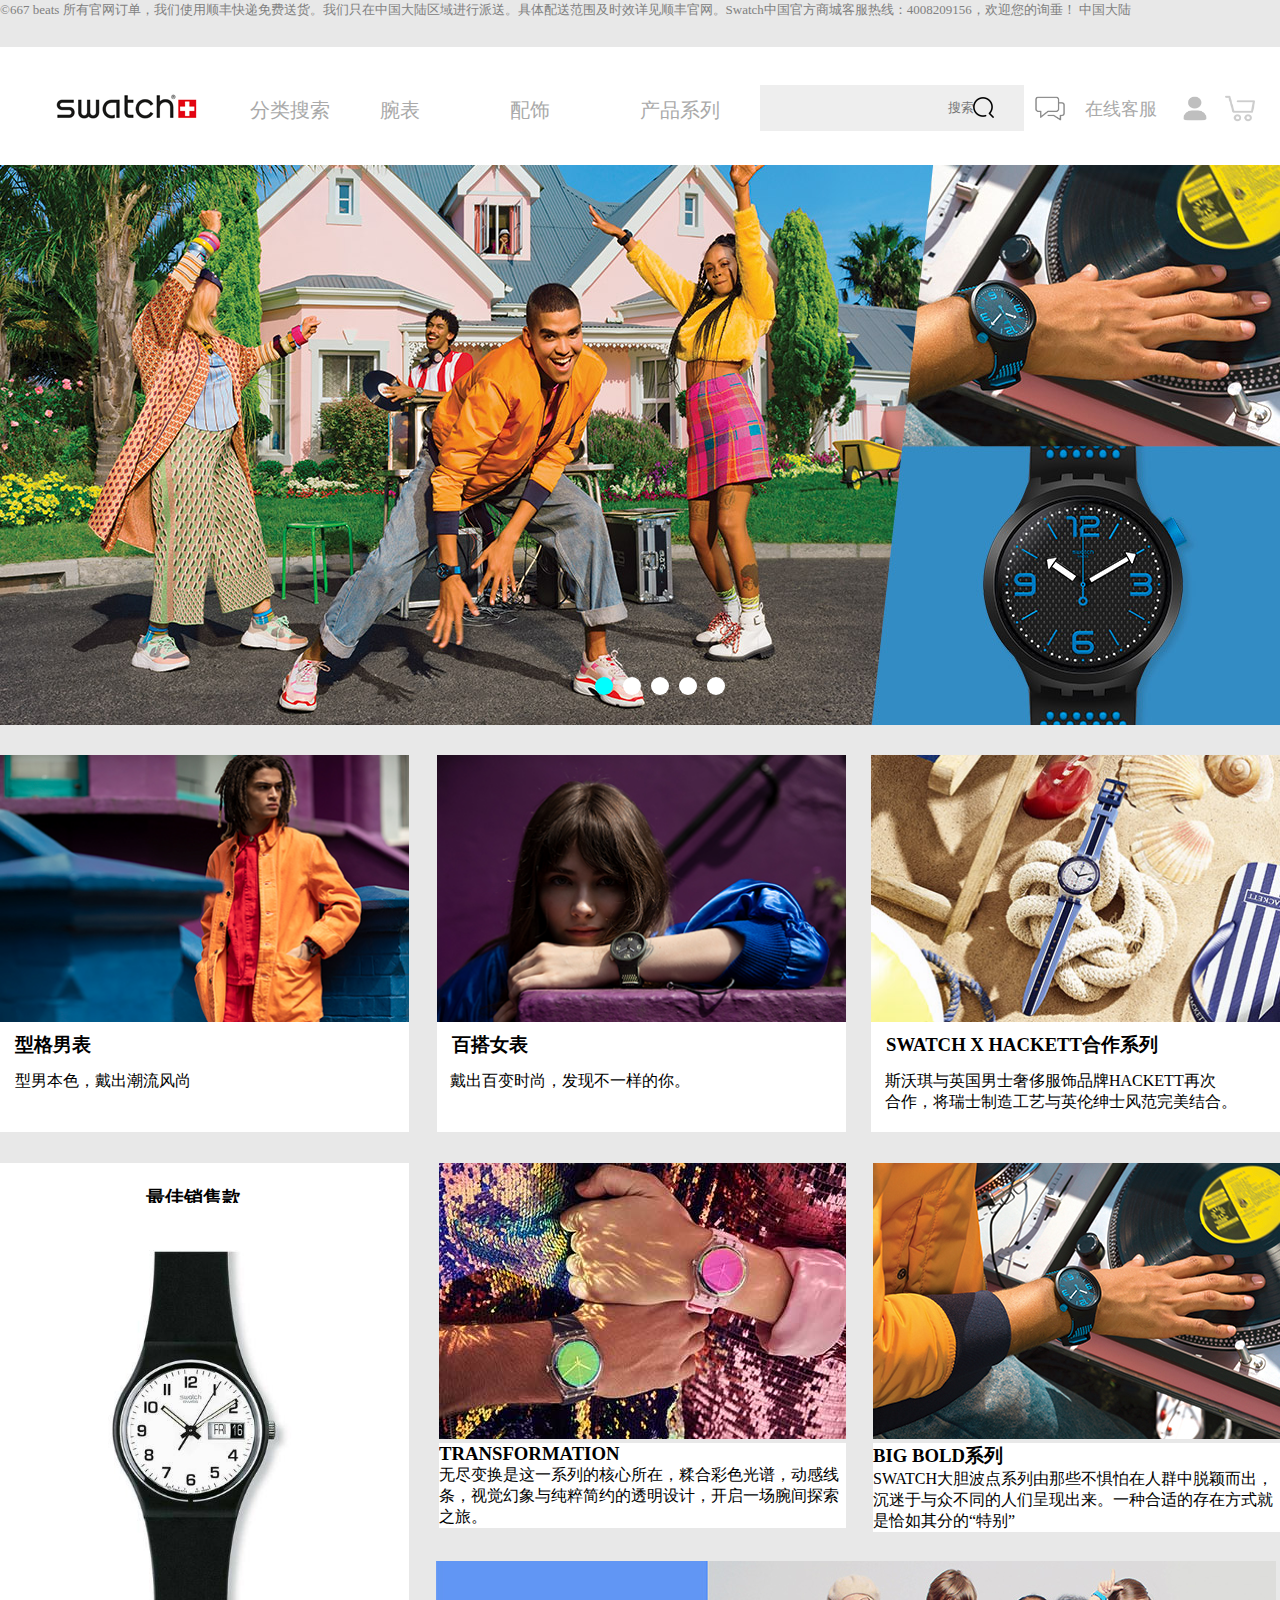
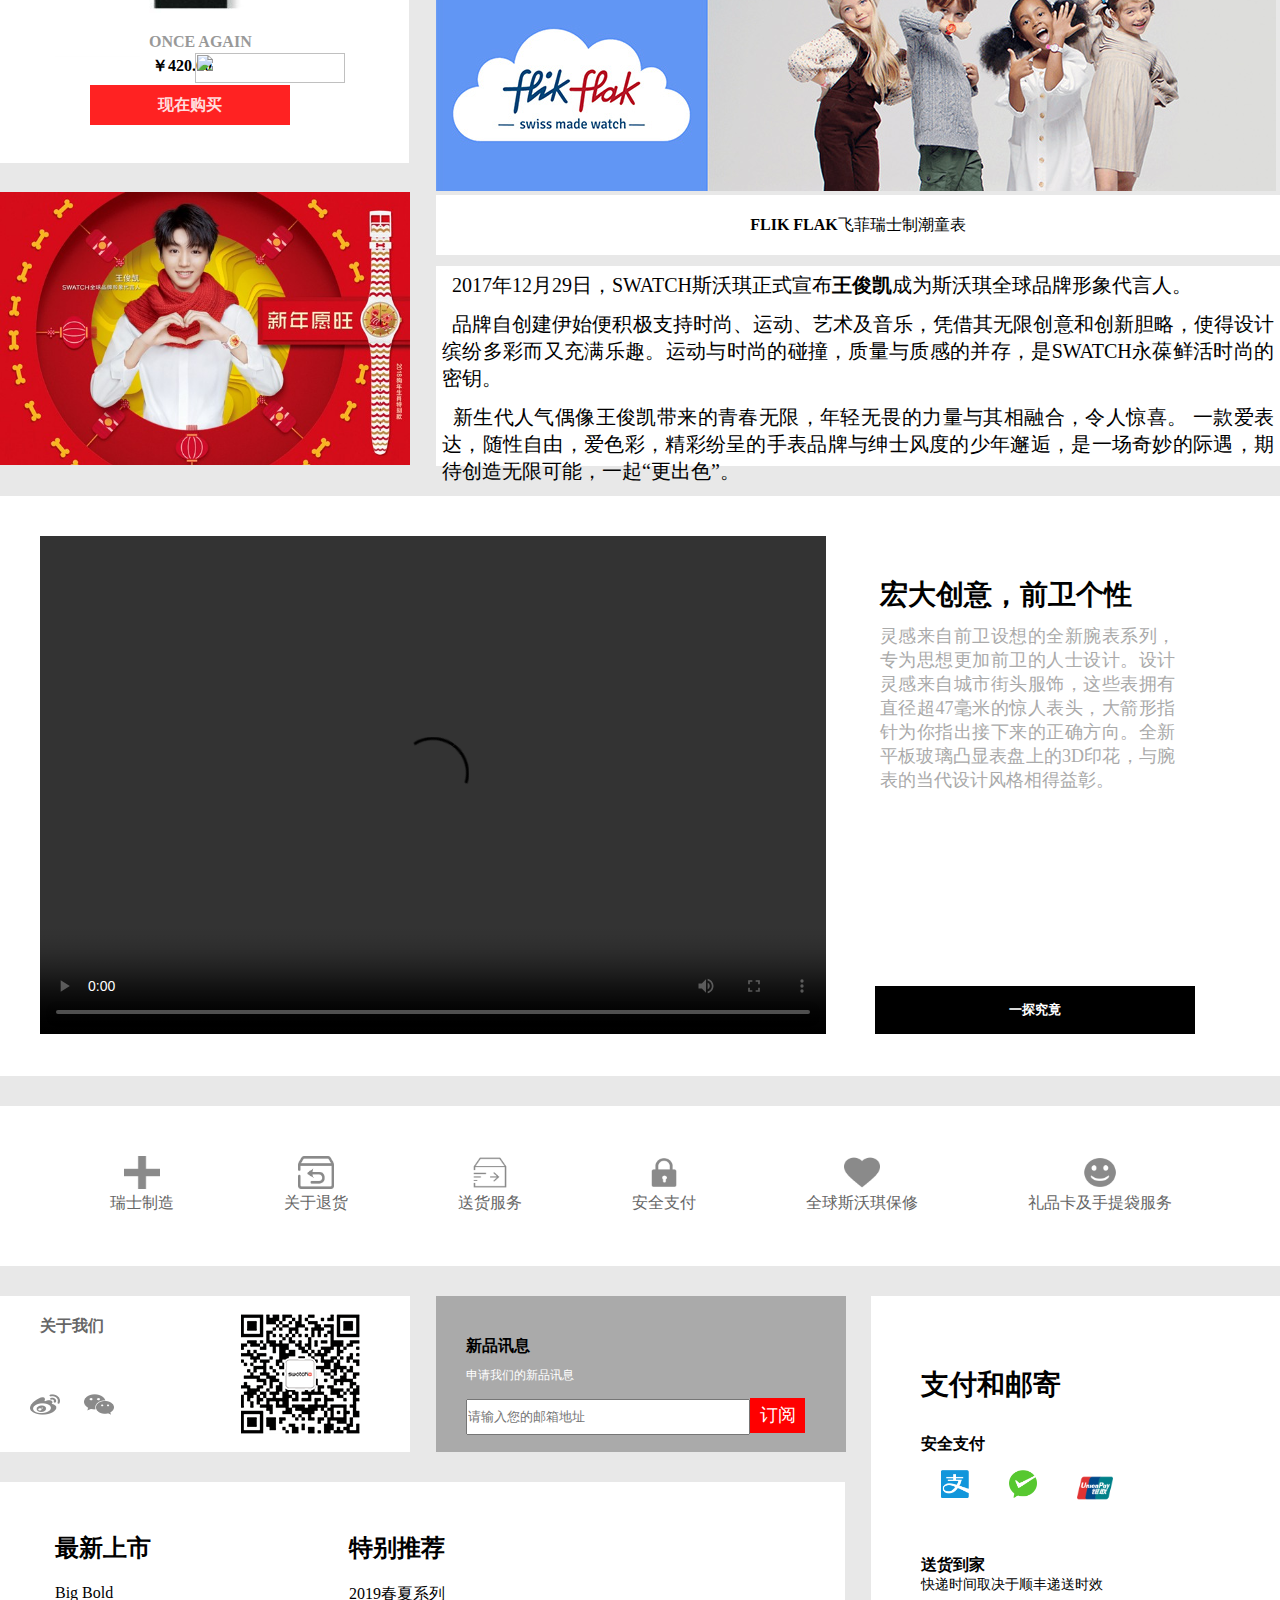
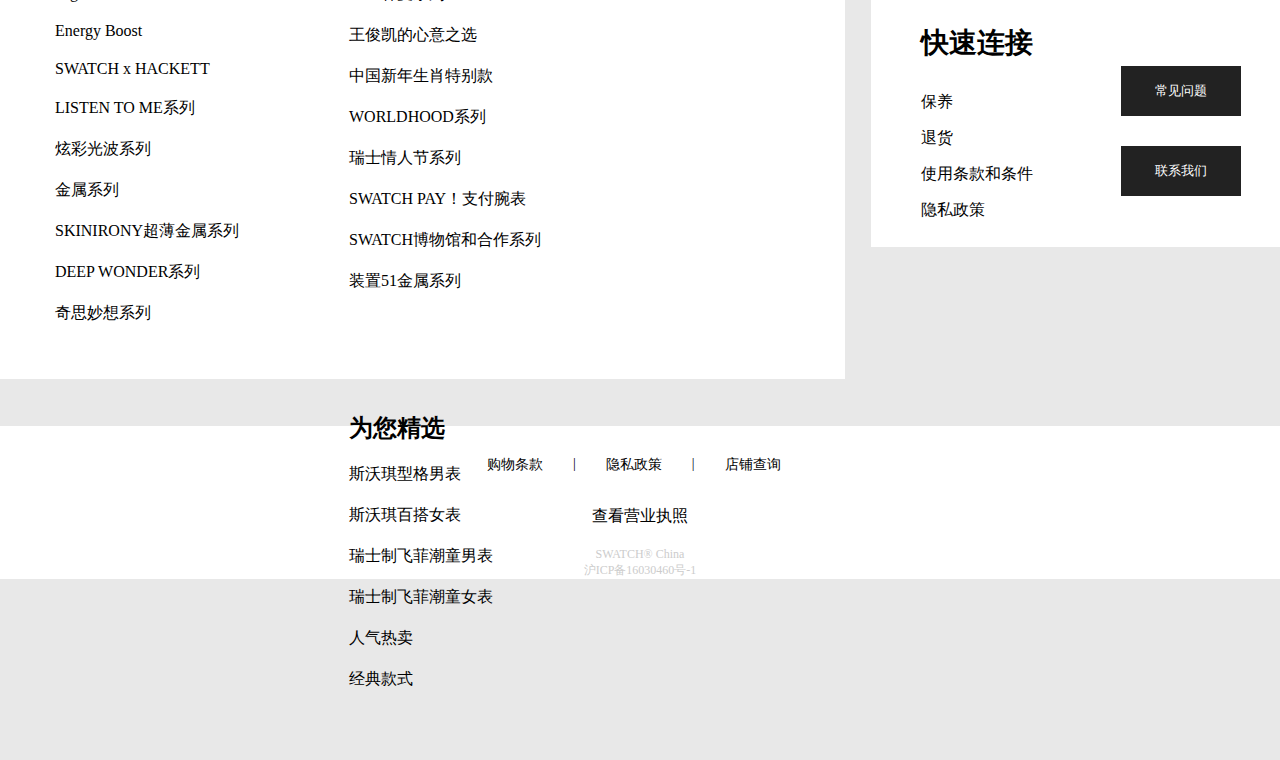
==== commit fb59bb2f: "update icon" ====
--- a/public/index.html
+++ b/public/index.html
@@ -3,6 +3,8 @@
 <head>
 	<meta charset="UTF-8">
 	<title>Swatch®中国</title>
+	<link rel="icon" href="https://shop.swatch.cn/media/favicon/stores/1/favicon.ico" type="../img/icon.ico">
+	<link rel="icon shortcut" href="https://shop.swatch.cn/media/favicon/stores/1/favicon.ico" type="../img/icon.ico">
 	<link rel="stylesheet" href="../css/style.css">
 </head>
 <body>
--- a/css/style.css
+++ b/css/style.css
@@ -1,54 +1,54 @@
-		*{
-			padding: 0;
-			margin: 0;
-			font-family:"宋体","simhei","微软雅黑";
-		}
-		body{
-			background:#e8e8e8;
-		}
-		ul{
-			list-style-type: none;
-			}
-		a{
-			text-decoration: none;
-			}
-		.head1{
-			width: 1280px;
-			height:46.8px;
-			color:gray;
-			margin:0 auto;
-		}
-		.head1 .p1{
-			margin-top: 0;
-		}
-		.head1 .p1 span{
-			font-size: 13px;
-			text-align: center;
-		}
-		.head1 .p1 a{
-			font-size: 13px;
-			text-align: right;
-			color: gray;
-		}
-		.nav{
-			width:1280px;
-			height:118px;
-			background-color:#fff;
-			margin:auto;
-			position:relative;
-		}
-		.nav .nav_image{
-			position:absolute;
-			top:42px;
-			left:50px;
-		}
-		.nav .nav_list{
-			position:absolute;
-			top:50px;
-			left:200px;
-			background:#fff;
-		}
-		.nav .nav_list{
+*{
+	padding: 0;
+	margin: 0;
+	font-family:"宋体","simhei","微软雅黑";
+}
+body{
+	background:#e8e8e8;
+}
+ul{
+	list-style-type: none;
+	}
+a{
+	text-decoration: none;
+	}
+.head1{
+	width: 1280px;
+	height:46.8px;
+	color:gray;
+	margin:0 auto;
+}
+.head1 .p1{
+	margin-top: 0;
+}
+.head1 .p1 span{
+	font-size: 13px;
+	text-align: center;
+}
+.head1 .p1 a{
+	font-size: 13px;
+	text-align: right;
+	color: gray;
+}
+.nav{
+	width:1280px;
+	height:118px;
+	background-color:#fff;
+	margin:auto;
+	position:relative;
+}
+.nav .nav_image{
+	position:absolute;
+	top:42px;
+	left:50px;
+}
+.nav .nav_list{
+	position:absolute;
+	top:50px;
+	left:200px;
+	background:#fff;
+}
+.nav .nav_list{
 	position:absolute;
 	top:50px;
 	left:200px;
@@ -69,6 +69,7 @@
 }
 .nav .nav_list #li1:hover .d1{
 	display: block;
+	z-index:199;
 }
 .nav .nav_list li .d1{
 	width:1280px;
@@ -114,6 +115,7 @@
 }
 .nav .nav_list #li2:hover .d2{
 	display: block;
+	z-index:199;
 }
 .nav .nav_list li .d3{
 	width:1280px;
@@ -129,6 +131,7 @@
 }
 .nav .nav_list #li3:hover .d3{
 	display: block;
+	z-index:199;
 }
 .nav .nav_list li .d4{
 	width:1280px;
@@ -141,6 +144,7 @@
 }
 .nav .nav_list #li4:hover .d4{
 	display: block;
+	z-index:199;
 }
 #li4{
 	position:relative;
@@ -204,634 +208,660 @@
 	display: block;
 }
 
-		.nav .nav_why{
-			position:absolute;
-			top:38px;
-			left:760px;
-			padding:15px 50px;
-			text-align:right;
-			background-color: #eee;
-			border:none;
-			outline: none;
-		}
-		.nav .nav_why:active{
-			background-color: #d00;
-		}
-		.nav form button img{
-			width:18px;
-			height:18px;
-		}
-		.nav form button{
-			position: absolute;
-			top:52px;
-			left:970px;
-			border:none;
-			background-color: #e8e8e8;
-			outline: none;
-			cursor: pointer;
-		}		
-		.nav .soso img{
-			width:25px;
-			height:25px;
-		}
-		.nav .soso{
-			position: absolute;
-			top:48px;
-			left: 953px;
-		}
-		.nav .nav_po .g1{
-			width:30px;
-			height:27px;
-			background:#fff;
-			position:absolute;
-			top:48px;
-			left:1035px;
-		}
-		.nav .nav_po .g2{
-			width:30px;
-			height:27px;
-			background:#fff;
-			position:absolute;
-			top:48px;
-			left:1180px;
-		}
-		.nav .nav_po .g3{
-			width:30px;
-			height:27px;
-			background:#fff;
-			position:absolute;
-			top:48px;
-			left:1225px;
-		}
-		.nav .nav_po span{
-			background:#fff;
-			font-size:18px;
-			position: absolute;
-			top:50px;
-			left:1085px;
-		}
-		.nav .nav_po span a{
-			color:#aaa;			
-		}		
-		/* 轮播样式 */
-		#main{
-			width:1280px;
-			height:560px;
-			margin:0 auto;
-		}		
-		#banner{
-			width:1280px;
-			height:560px;
-			overflow:hidden;
-			position: relative;
-		}
-		#ul-imgs.transition{
-			transition:all .5s linear;
-		}
-		#ul-imgs>li{
-			width:1280px;
-			float: left;
-		}
-		#ul-imgs img{
-			width:1280px;
-			height:560px;
-		}
-		#ul-idxs{
-			width:150px;
-			margin:0 auto;
-			position: absolute;
-			bottom:30px;
-			left: 50%;
-			margin-left: -50px;
-		}
-		#ul-idxs>li{
-			float: left;
-			width:18px;
-			height:18px;
-			background-color:#fff;
-			border-radius:50%;
-			margin:0 5px;
-			cursor: pointer;
-		}
-		#ul-idxs>li.active{
-			background-color:#0ff;
-		}
-		#btn-left,#btn-right{
-			width:60px;
-			height:100%;
-			position: absolute;
-			top:0;
-			background-repeat: no-repeat;
-			background-position: center;
-			cursor: pointer;
-		}
-		#btn-left{
-			left:20px;
-			background-image: url(../img/left_ar.png);
-		}
-		#btn-right{
-			right:20px;
-			background-image:url(../img/right_ar.png);
-		}
-		#btn-left:hover,#btn-right:hover{
-			background-size: 40px 70px;
-		}
-		.ree{
-			width:1280px;
-			height:388px;
-			margin:30px auto;
-			position:relative;
-		}
-		.ree .ree_1{
-			width:439px;
-			height:388px;
-			position:absolute;
-			top:0px;
-			left:0px;
-		}
-		.ree .ree_2{
-			width:439px;
-			height:388px;
-			position:absolute;
-			top:0px;
-			left:437px;
-		}
-		.ree .ree_3{
-			width:439px;
-			height:388px;
-			position:absolute;
-			top:0px;
-			left:871px;
-		}
-		.ree img{
-			width:409px;
-			height:278px;
-		}
-		.ree_1_1{
-			width:409px;
-			height:110px;
-			background:#fff;
-			position:absolute;
-			top:267px;
-			left:0px;
-		}
-		.ree .ree_1 .ree_1_1:hover{
-			border-bottom: 2px solid #f00;
-			color: #f00;
-		}
-		.ree .ree_1_1 p{
-			background:#fff;
-			padding:10px 0px 3px 15px;
-		}
-		.ree .ree_1_1 h3{
-			background:#fff;
-			padding:10px 0px 3px 15px;
-		}
-		.ree_2_1{
-			width:409px;
-			height:110px;
-			background:#fff;
-			position:absolute;
-			top:267px;
-			left:0px;
-		}
-		.ree .ree_2_1 p{
-			background:#fff;
-			margin:10px 0px 0px 13px;
-		}
-		.ree .ree_2_1 h3{
-			background:#fff;
-			padding:10px 0px 3px 15px;
-		}
-		.ree .ree_2 .ree_2_1:hover{
-			border-bottom: 2px solid #f00;
-			color: #f00;
-		}
-		.ree_3_1{
-			width:409px;
-			height:110px;
-			background:#fff;
-			position:absolute;
-			top:267px;
-			left:0px;
-		}
-		.ree .ree_3_1 p{
-			background:#fff;
-			padding:10px 0px 3px 14px;		
-		}
-		.ree .ree_3_1 h3{
-			background:#fff;
-			padding:10px 0px 3px 15px;
-		}
-		.ree .ree_3 .ree_3_1:hover{
-			border-bottom: 2px solid #f00;
-			color: #f00;
-		}
-		.rtt{
-			width:1280px;
-			margin:-10px auto;
-		}
-		.rtt_1{
-			width:409px;
-			height:600px;
-			background:#fff;
-			position:relative;
-			float:left;
-		}
-		.rtt_1 h3{
-			width:209px;
-			height: 25px;
-			position:absolute;
-			top:22px;
-			left:146px;
-		}
-		.rtt_1 img{
-			width:271px;
-			height:454px;
-			position:absolute;
-			top:40px;
-			left:55px;
-		}
-		.rtt_1 .rtt_11{
-			width:209px;
-			height:150px;
-			background:#fff;
-			position:absolute;
-			top:450px;
-			left:140px;
-		}
-		.rtt_1 .rtt_11 .pt{
-			color:#999;
-			font-weight: bold;
-			margin-left: 9px;
-			margin-top:20px;
-		}
-		.rtt_1 .rtt_11 .pm{
-			font-weight: bold;
-			margin-left: 12px;
-			margin-top: 5px;
-		}
-		.rtt_11 img{
-			width:150px;
-			height:30px;
-		}
-		.rtt_1 .rtt_11 a{
-			display:inline-block;
-			width:200px;
-			height:40px;
-			border:none;
-			background-color: #f22;
-			margin-left: -50px;
-			margin-top: 8px;
-			color:#fdd;
-			font-weight: bold;
-			text-align: center;
-			line-height: 40px;
-		}
-		.rtt .rtt_2{
-			width:434px;
-			height:388px;
-			float:left;
-			margin-left:30px;
-		}
-		.rtt .rtt_2 .font1 h3{
-			width:407px;
-			background-color: #fff;
-		}
-		.rtt .rtt_2 .font1 p{
-			width:407px;
-			background-color: #fff;
-		}
-		
-		.rtt .rtt_2 .font1:hover{
-			color: #f00;
-			border-bottom: 2px solid #f00;
-			width:407px;			
-		}
-		.rtt_3{
-			width:407px;
-			height:388px;
-			float:right;
-		}
-		
-		.rtt .rtt_3 .font_2 p{
-			margin-bottom:22px;
-			margin-left: 0px;
-		}
-		.rtt .rtt_3 .font2 h3,.rtt .rtt_3 .font2 p{
-			width:407px;
-			background-color: #fff;
-		}
-
-		.rtt .rtt_3 .font2:hover{
-			border-bottom: 2px solid #f00;
-			color: #f00;
-		}
-
-		.rtt .rtt_4{
-			width:844px;
-			height:231px;
-			float:left;
-			margin-left:27px;
-			margin-top:10px;
-		}
-		.rtt_4 p{
-			width:844px;
-			height:40px;
-			padding:10px 0;
-			background-color: #fff;	
-			text-align: center;
-			line-height: 40px;
-		}
-		.rtt .rtt_4 p:hover{
-			border-bottom: 2px solid #f00;
-			color: #f00;
-		}
-		.rtt .rtt_5{
-			width:410px;
-			float:left;
-		}
-		.rtt .rtt_5 img{
-			width:410px;
-		}
-		.rtt .rtt_6{
-			width:844px;
-			height:200px;
-			float:left;
-			margin:74px 0px 30px 26px;
-			background:#fff;
-		}
-		.rtt_6 p{
-			font-size: 20px;
-			padding-top:8px;
-			text-align: justify;
-			font-family: "楷体"
-		}
-		.video{
-			width:1280px;
-			height:580px;
-			clear:left;
-			margin:0 auto;
-			position:relative;
-			background:#fff;
-			margin-bottom:30px;
-		}
-		.video video{
-			width:786px;
-			height:498px;
-			position:absolute;
-			top:40px;
-			left:40px;
-			border:none;
-			outline: none;
-		}
-		.video_show{
-			width:295px;
-			height:182px;
-			position:absolute;
-			top:40px;
-			left:880px;
-		}
-		.video_show p{
-			font-size: 18px;
-			color:#aaa;
-			text-align: justify;
-		}
-		.video_show h3{
-			font-size: 28px;
-			margin-bottom: 10px;
-			margin-top: 40px;
-		}
-		.video button{
-			width:320px;
-			height:48px;
-			background:#000;
-			color:#fff;
-			font-weight: bold;
-			position:absolute;
-			top:490px;
-			left:875px;
-			border:none;
-		}
-		.video button:hover{
-			background-color: #f00;
-		}
-		.gofive{
-			width:1280px;
-			height:160px;
-			background:#fff;
-			margin:auto;
-			margin-bottom:30px;			
-		}
-		.gofive ul li{
-			float:left;
-			margin-left:110px;
-			text-align:center;
-			margin-top:50px;
-		}
-		.gofive ul li p a{
-			color:#666;
-		}
-		.gofive ul li img{
-			width:36px;
-			height:33px;
-		}
-		.gofive ul li:hover{
-			transform: scale(1.2);
-		}
-		.gy{
-			width:1280px;
-			height:700px;	
-			margin:auto;
-			margin-bottom:30px;
-		}
-		.gy_my{
-			width:410px;
-			height:156px;
-			float:left;
-			background-color: #fff;
-		}
-		.gy_my h4{
-			margin:20px 0px 0px 40px;
-		}
-		.gy_my h4 a{
-			color:#666;			
-		}
-		.gy_my .plx .wb{
-			width:30px;
-			height:25px;
-			margin:55px 0px 0px 20px;
-			}
-		.gy_my .plx .wx{
-			width:30px;
-			height:25px;
-			margin:55px 0px 0px 30px;
-		}
-		.gy .gy_my .pewm img{
-			width:122px;
-			height:124px;
-			margin:-110px 0px 0px 240px;
-		}
-
-
-		.gy_new{
-			width:410px;
-			height:156px;
-			background-color:#fff;
-			float:left;
-			margin-left:26px;
-			background-color: #aaa;
-		}
-		.gy_new h4{
-			margin: 40px 0px 0px 30px;
-		}
-		.gy_new p{
-			font-size: 12px;
-			color:#fff;
-			margin:10px 0px 0px 30px;
-		}
-		.gy_new input{
-			width:280px;
-			height:32px;
-			margin-left: 30px;
-			margin-top:15px;
-		}
-		.gy_new button{
-			width:55px;
-			height:35px;
-			padding-bottom: 2px;
-			background-color: #f00;
-			color:#fff;
-			font-size: 18px;
-			border:none;
-		}
-		.gy_new button:hover{
-			background-color: #333;
-		}
-		.gy_money{
-			width:409px;
-			height:551px;
-			background-color:#fff;
-			float:right;
-			margin-left:25px;
-		}
-		.gy_money .content{
-			padding:40px 50px;
-			position:relative;
-		}
-		.gy_money .content h1{
-			font-size: 28px;
-			margin-bottom: 30px;
-			margin-top: 20px;
-		}
-		.gy_money .content h5{
-			font-size: 15px;
-			margin-bottom: 20px;
-		}
-		.gy_money .content .th li{
-			margin-bottom: 15px;
-		}
-		.gy_money .content .btn{
-			width:120px;
-			height:150px;
-			position:absolute;
-			top:370px;
-			left:250px;
-		}
-		.gy_money .content .th li a{
-			color: #000;
-		}
-		.gy_money .content .btn .btn-1,.gy_money .content .btn .btn-2{
-			width:120px;
-			height:50px;
-			float:left;
-			background-color: #222;
-			color:#fff;
-			border:none;
-			margin-bottom: 30px;
-		}
-		.gy_money .content .btn .btn-1:hover{
-			background-color: #f00;
-		}
-		.gy_money .content .btn .btn-2:hover{
-			background-color: #f00;
-		}
-		.gy_money .content .ht li{
-			float:left;
-			margin:15px 20px 45px 20px;
-		}
-		.gy_money .content ul li img{
-			width:28px;
-			height:28px;
-		}
-		.gy_money .content ul li .img3{
-			width:36px;
-			height:36px;
-		}
-		.gy_money .content .nofu{
-			clear: both;
-		}
-		.gy_money .content p{
-			font-size: 14px;			
-		}
-		.gy_money .content h1{
-			margin-top: 30px;
-		}
-		.gy_list{
-			width:845px;
-			height:497px;
-			background-color:#fff;
-			float:left;
-			margin-top:30px;
-		}
-		.gy_list ul{
-			float: left;
-			padding: 50px 55px;
-		}
-		.gy_list ul li h3{
-			font-size: 24px;
-		}
-		.gy_list ul li{
-			margin-bottom: 20px;
-		}
-		.gy_list ul li a{
-			color:#000;			
-		}
-		.gy_list ul li a:hover{
-			color:#f00;
-		}
-		.footer{
-			display: table;
-			clear:both;
-			margin:30px auto;
-			width:1280px;
-			height:150px;
-			background-color:#fff;
-			text-align:center;
-		}
-		.footer ul{
-			margin-left: 487px;
-			margin-top: 30px;
-			margin-bottom: 80px;
-		}
-		.footer ul li{
-			float: left;
-			margin-right: 30px;
-			font-size: 14px;
-		}
-		.footer ul li a{
-			color:#000;			
-		}
-		.footer .p1{
-			clear:both;
-			color: #000;
-			margin-bottom: 20px;
-		}
-		.footer .p1 a{
-			color: #000;
-
-		}
-		.footer .p2,.footer .p3{
-			color:#ccc;
-			font-size: 12px;
-		}+.nav .nav_why{
+	position:absolute;
+	top:38px;
+	left:760px;
+	padding:15px 50px;
+	text-align:right;
+	background-color: #eee;
+	border:none;
+	outline: none;
+}
+.nav .nav_why:active{
+	background-color: #0ff;
+}
+.nav form button img{
+	width:18px;
+	height:18px;
+}
+.nav form button{
+	position: absolute;
+	top:52px;
+	left:970px;
+	border:none;
+	background-color: #e8e8e8;
+	outline: none;
+	cursor: pointer;
+}		
+.nav .soso img{
+	width:25px;
+	height:25px;
+	margin-left: 18px;
+}
+.nav .soso{
+	position: absolute;
+	top:48px;
+	left: 953px;
+}
+.nav .nav_po .g1{
+	width:30px;
+	height:27px;
+	background:#fff;
+	position:absolute;
+	top:48px;
+	left:1035px;
+}
+.nav .nav_po .g2{
+	width:30px;
+	height:27px;
+	background:#fff;
+	position:absolute;
+	top:48px;
+	left:1180px;
+}
+.nav .nav_po .g3{
+	width:30px;
+	height:27px;
+	background:#fff;
+	position:absolute;
+	top:48px;
+	left:1225px;
+}
+.nav .nav_po span{
+	background:#fff;
+	font-size:18px;
+	position: absolute;
+	top:50px;
+	left:1085px;
+}
+.nav .nav_po span a{
+	color:#aaa;			
+}		
+/* 轮播样式 */
+#main{
+	width:1280px;
+	height:560px;
+	margin:0 auto;
+}		
+#banner{
+	width:1280px;
+	height:560px;
+	overflow:hidden;
+	position: relative;
+}
+#ul-imgs.transition{
+	transition:all .5s linear;
+}
+#ul-imgs>li{
+	width:1280px;
+	float: left;
+}
+#ul-imgs img{
+	width:1280px;
+	height:560px;
+}
+#ul-idxs{
+	width:150px;
+	margin:0 auto;
+	position: absolute;
+	bottom:30px;
+	left: 50%;
+	margin-left: -50px;
+}
+#ul-idxs>li{
+	float: left;
+	width:18px;
+	height:18px;
+	background-color:#fff;
+	border-radius:50%;
+	margin:0 5px;
+	cursor: pointer;
+}
+#ul-idxs>li.active{
+	background-color:#0ff;
+}
+#btn-left,#btn-right{
+	width:60px;
+	height:100%;
+	position: absolute;
+	top:0;
+	background-repeat: no-repeat;
+	background-position: center;
+	cursor: pointer;
+}
+#btn-left{
+	left:20px;
+	background-image: url(../img/left_ar.png);
+}
+#btn-right{
+	right:20px;
+	background-image:url(../img/right_ar.png);
+}
+#btn-left:hover,#btn-right:hover{
+	background-size: 40px 70px;
+}
+.ree{
+	width:1280px;
+	height:388px;
+	margin:30px auto;
+	position:relative;
+}
+.ree .ree_1{
+	width:409px;
+	height:388px;
+	position:absolute;
+	top:0px;
+	left:0px;
+	overflow: hidden;
+}
+.ree .ree_2{
+	width:409px;
+	height:388px;
+	position:absolute;
+	top:0px;
+	left:437px;
+	overflow: hidden;
+}
+.ree .ree_3{
+	width:409px;
+	height:388px;
+	position:absolute;
+	top:0px;
+	left:871px;
+	overflow: hidden;
+}
+.ree img{
+	width:409px;
+	height:278px;
+	overflow: hidden;
+	transition: all .5s;
+}
+.ree img:hover{
+	transform: scale(1.1)
+}
+.ree_1_1{
+	width:409px;
+	height:110px;
+	background:#fff;
+	position:absolute;
+	top:267px;
+	left:0px;
+}
+.ree .ree_1 .ree_1_1:hover{
+	border-bottom: 2px solid #f00;
+	color: #f00;
+}
+.ree .ree_1_1 p{
+	background:#fff;
+	padding:10px 0px 3px 15px;
+}
+.ree .ree_1_1 h3{
+	background:#fff;
+	padding:10px 0px 3px 15px;
+}
+.ree_2_1{
+	width:409px;
+	height:110px;
+	background:#fff;
+	position:absolute;
+	top:267px;
+	left:0px;
+}
+.ree .ree_2_1 p{
+	background:#fff;
+	margin:10px 0px 0px 13px;
+}
+.ree .ree_2_1 h3{
+	background:#fff;
+	padding:10px 0px 3px 15px;
+}
+.ree .ree_2 .ree_2_1:hover{
+	border-bottom: 2px solid #f00;
+	color: #f00;
+}
+.ree_3_1{
+	width:409px;
+	height:110px;
+	background:#fff;
+	position:absolute;
+	top:267px;
+	left:0px;
+}
+.ree .ree_3_1 p{
+	background:#fff;
+	padding:10px 0px 3px 14px;		
+}
+.ree .ree_3_1 h3{
+	background:#fff;
+	padding:10px 0px 3px 15px;
+}
+.ree .ree_3 .ree_3_1:hover{
+	border-bottom: 2px solid #f00;
+	color: #f00;
+}
+.rtt{
+	width:1280px;
+	margin:-10px auto;
+}
+.rtt_1{
+	width:409px;
+	height:600px;
+	background:#fff;
+	position:relative;
+	float:left;
+}
+.rtt_1 h3{
+	width:209px;
+	height: 25px;
+	position:absolute;
+	top:22px;
+	left:146px;
+}
+.rtt_1 img{
+	width:271px;
+	height:454px;
+	position:absolute;
+	top:40px;
+	left:55px;
+}
+.rtt_1 .rtt_11{
+	width:209px;
+	height:150px;
+	background:#fff;
+	position:absolute;
+	top:450px;
+	left:140px;
+}
+.rtt_1 .rtt_11 .pt{
+	color:#999;
+	font-weight: bold;
+	margin-left: 9px;
+	margin-top:20px;
+}
+.rtt_1 .rtt_11 .pm{
+	font-weight: bold;
+	margin-left: 12px;
+	margin-top: 5px;
+}
+.rtt_11 img{
+	width:150px;
+	height:30px;
+}
+.rtt_1 .rtt_11 a{
+	display:inline-block;
+	width:200px;
+	height:40px;
+	border:none;
+	background-color: #f22;
+	margin-left: -50px;
+	margin-top: 8px;
+	color:#fdd;
+	font-weight: bold;
+	text-align: center;
+	line-height: 40px;
+}
+.rtt_1 .rtt_11 a:hover{
+	background-color: #000;
+}
+.rtt .rtt_2{
+	width:407px;
+	height:388px;
+	float:left;
+	margin-left:30px;
+	overflow: hidden;
+}
+.rtt .rtt_2 .font1 h3{
+	width:407px;
+	background-color: #fff;
+}
+.rtt .rtt_2 .font1 p{
+	width:407px;
+	background-color: #fff;
+}
+.rtt .rtt_2 .font1:hover{
+	color: #f00;
+	border-bottom: 2px solid #f00;
+	width:407px;			
+}
+.rtt .rtt_2 a {
+	display: block;
+	overflow: hidden;
+}
+.rtt .rtt_2 a img{
+	transition: all .5s;
+}
+.rtt .rtt_2 a img:hover{
+	transform: scale(1.1);
+}
+.rtt_3{
+	width:407px;
+	height:388px;
+	float:right;
+}
+.rtt .rtt_3 .font_2 p{
+	margin-bottom:22px;
+	margin-left: 0px;
+}
+.rtt .rtt_3 .font2 h3,.rtt .rtt_3 .font2 p{
+	width:407px;
+	background-color: #fff;
+}
+.rtt .rtt_3 .font2:hover{
+	border-bottom: 2px solid #f00;
+	color: #f00;
+}
+.rtt .rtt_3 a {
+	display: block;
+	overflow: hidden;
+}
+.rtt .rtt_3 a img{
+	transition: all .5s;
+}
+.rtt .rtt_3 a img:hover{
+	transform: scale(1.1);
+}
+.rtt .rtt_4{
+	width:844px;
+	height:231px;
+	float:left;
+	margin-left:27px;
+	margin-top:10px;
+}
+.rtt_4 p{
+	width:844px;
+	height:40px;
+	padding:10px 0;
+	background-color: #fff;	
+	text-align: center;
+	line-height: 40px;
+}
+.rtt .rtt_4 p:hover{
+	border-bottom: 2px solid #f00;
+	color: #f00;
+}
+.rtt .rtt_5{
+	width:410px;
+	float:left;
+}
+.rtt .rtt_5 img{
+	width:410px;
+}
+.rtt .rtt_6{
+	width:844px;
+	height:200px;
+	float:left;
+	margin:74px 0px 30px 26px;
+	background:#fff;
+}
+.rtt_6 p{
+	font-size: 20px;
+	padding:6px;
+	text-align: justify;
+	font-family: "楷体"
+}
+.video{
+	width:1280px;
+	height:580px;
+	clear:left;
+	margin:0 auto;
+	position:relative;
+	background:#fff;
+	margin-bottom:30px;
+}
+.video video{
+	width:786px;
+	height:498px;
+	position:absolute;
+	top:40px;
+	left:40px;
+	border:none;
+	outline: none;
+}
+.video_show{
+	width:295px;
+	height:182px;
+	position:absolute;
+	top:40px;
+	left:880px;
+}
+.video_show p{
+	font-size: 18px;
+	color:#aaa;
+	text-align: justify;
+}
+.video_show h3{
+	font-size: 28px;
+	margin-bottom: 10px;
+	margin-top: 40px;
+}
+.video button{
+	width:320px;
+	height:48px;
+	background:#000;
+	color:#fff;
+	font-weight: bold;
+	position:absolute;
+	top:490px;
+	left:875px;
+	border:none;
+}
+.video button:hover{
+	background-color: #f00;
+}
+.gofive{
+	width:1280px;
+	height:160px;
+	background:#fff;
+	margin:auto;
+	margin-bottom:30px;			
+}
+.gofive ul li{
+	float:left;
+	margin-left:110px;
+	text-align:center;
+	margin-top:50px;
+}
+.gofive ul li p a{
+	color:#666;
+}
+.gofive ul li img{
+	width:36px;
+	height:33px;
+}
+.gofive ul li:hover{
+	transform: scale(1.2);
+}
+.gy{
+	width:1280px;
+	height:700px;	
+	margin:auto;
+	margin-bottom:30px;
+}
+.gy_my{
+	width:410px;
+	height:156px;
+	float:left;
+	background-color: #fff;
+}
+.gy_my h4{
+	margin:20px 0px 0px 40px;
+}
+.gy_my h4 a{
+	color:#666;			
+}
+.gy_my .plx .wb{
+	width:30px;
+	height:25px;
+	margin:55px 0px 0px 20px;
+	}
+.gy_my .plx .wx{
+	width:30px;
+	height:25px;
+	margin:55px 0px 0px 30px;
+}
+.gy .gy_my .pewm img{
+	width:122px;
+	height:124px;
+	margin:-110px 0px 0px 240px;
+}
+.gy_new{
+	width:410px;
+	height:156px;
+	background-color:#fff;
+	float:left;
+	margin-left:26px;
+	background-color: #aaa;
+}
+.gy_new h4{
+	margin: 40px 0px 0px 30px;
+}
+.gy_new p{
+	font-size: 12px;
+	color:#fff;
+	margin:10px 0px 0px 30px;
+}
+.gy_new input{
+	width:280px;
+	height:32px;
+	margin-left: 30px;
+	margin-top:15px;
+}
+.gy_new button{
+	width:55px;
+	height:35px;
+	padding-bottom: 2px;
+	background-color: #f00;
+	color:#fff;
+	font-size: 18px;
+	border:none;
+}
+.gy_new button:hover{
+	background-color: #333;
+}
+.gy_money{
+	width:409px;
+	height:551px;
+	background-color:#fff;
+	float:right;
+	margin-left:25px;
+}
+.gy_money .content{
+	padding:40px 50px;
+	position:relative;
+}
+.gy_money .content h1{
+	font-size: 28px;
+	margin-bottom: 30px;
+	margin-top: 20px;
+}
+.gy_money .content h5{
+	font-size: 15px;
+	margin-bottom: 20px;
+}
+.gy_money .content .th li{
+	margin-bottom: 15px;
+}
+.gy_money .content .btn{
+	width:120px;
+	height:150px;
+	position:absolute;
+	top:370px;
+	left:250px;
+}
+.gy_money .content .th li a{
+	color: #000;
+}
+.gy_money .content .btn .btn-1,.gy_money .content .btn .btn-2{
+	width:120px;
+	height:50px;
+	float:left;
+	background-color: #222;
+	color:#fff;
+	border:none;
+	margin-bottom: 30px;
+}
+.gy_money .content .btn .btn-1:hover{
+	background-color: #f00;
+}
+.gy_money .content .btn .btn-2:hover{
+	background-color: #f00;
+}
+.gy_money .content .ht li{
+	float:left;
+	margin:15px 20px 45px 20px;
+}
+.gy_money .content ul li img{
+	width:28px;
+	height:28px;
+}
+.gy_money .content ul li .img3{
+	width:36px;
+	height:36px;
+}
+.gy_money .content .nofu{
+	clear: both;
+}
+.gy_money .content p{
+	font-size: 14px;			
+}
+.gy_money .content h1{
+	margin-top: 30px;
+}
+.gy_list{
+	width:845px;
+	height:497px;
+	background-color:#fff;
+	float:left;
+	margin-top:30px;
+}
+.gy_list ul{
+	float: left;
+	padding: 50px 55px;
+}
+.gy_list ul li h3{
+	font-size: 24px;
+}
+.gy_list ul li{
+	margin-bottom: 20px;
+}
+.gy_list ul li a{
+	color:#000;			
+}
+.gy_list ul li a:hover{
+	color:#f00;
+}
+.footer{
+	display: table;
+	clear:both;
+	margin:30px auto;
+	width:1280px;
+	height:150px;
+	background-color:#fff;
+	text-align:center;
+}
+.footer ul{
+	margin-left: 487px;
+	margin-top: 30px;
+	margin-bottom: 80px;
+}
+.footer ul li{
+	float: left;
+	margin-right: 30px;
+	font-size: 14px;
+}
+.footer ul li a{
+	color:#000;			
+}
+.footer .p1{
+	clear:both;
+	color: #000;
+	margin-bottom: 20px;
+}
+.footer .p1 a{
+	color: #000
+}
+.footer .p2,.footer .p3{
+	color:#ccc;
+	font-size: 12px;
+}